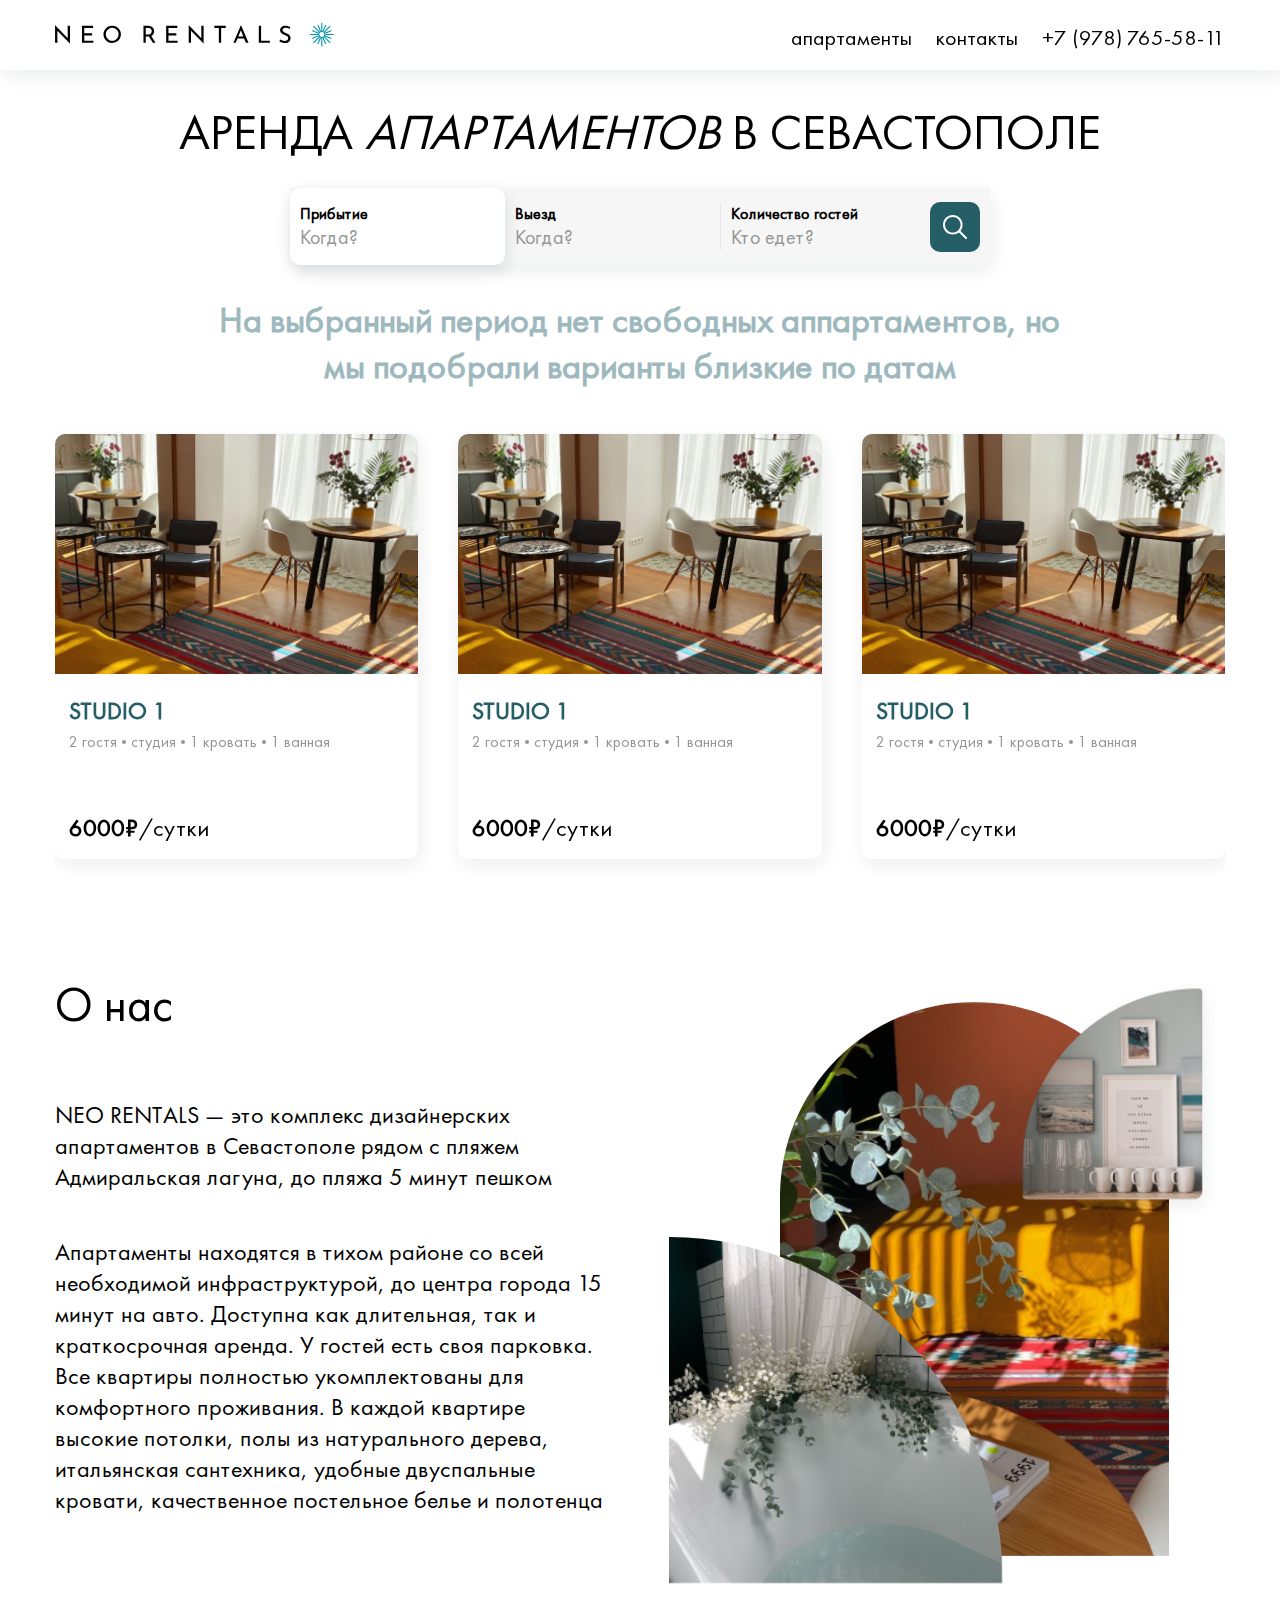
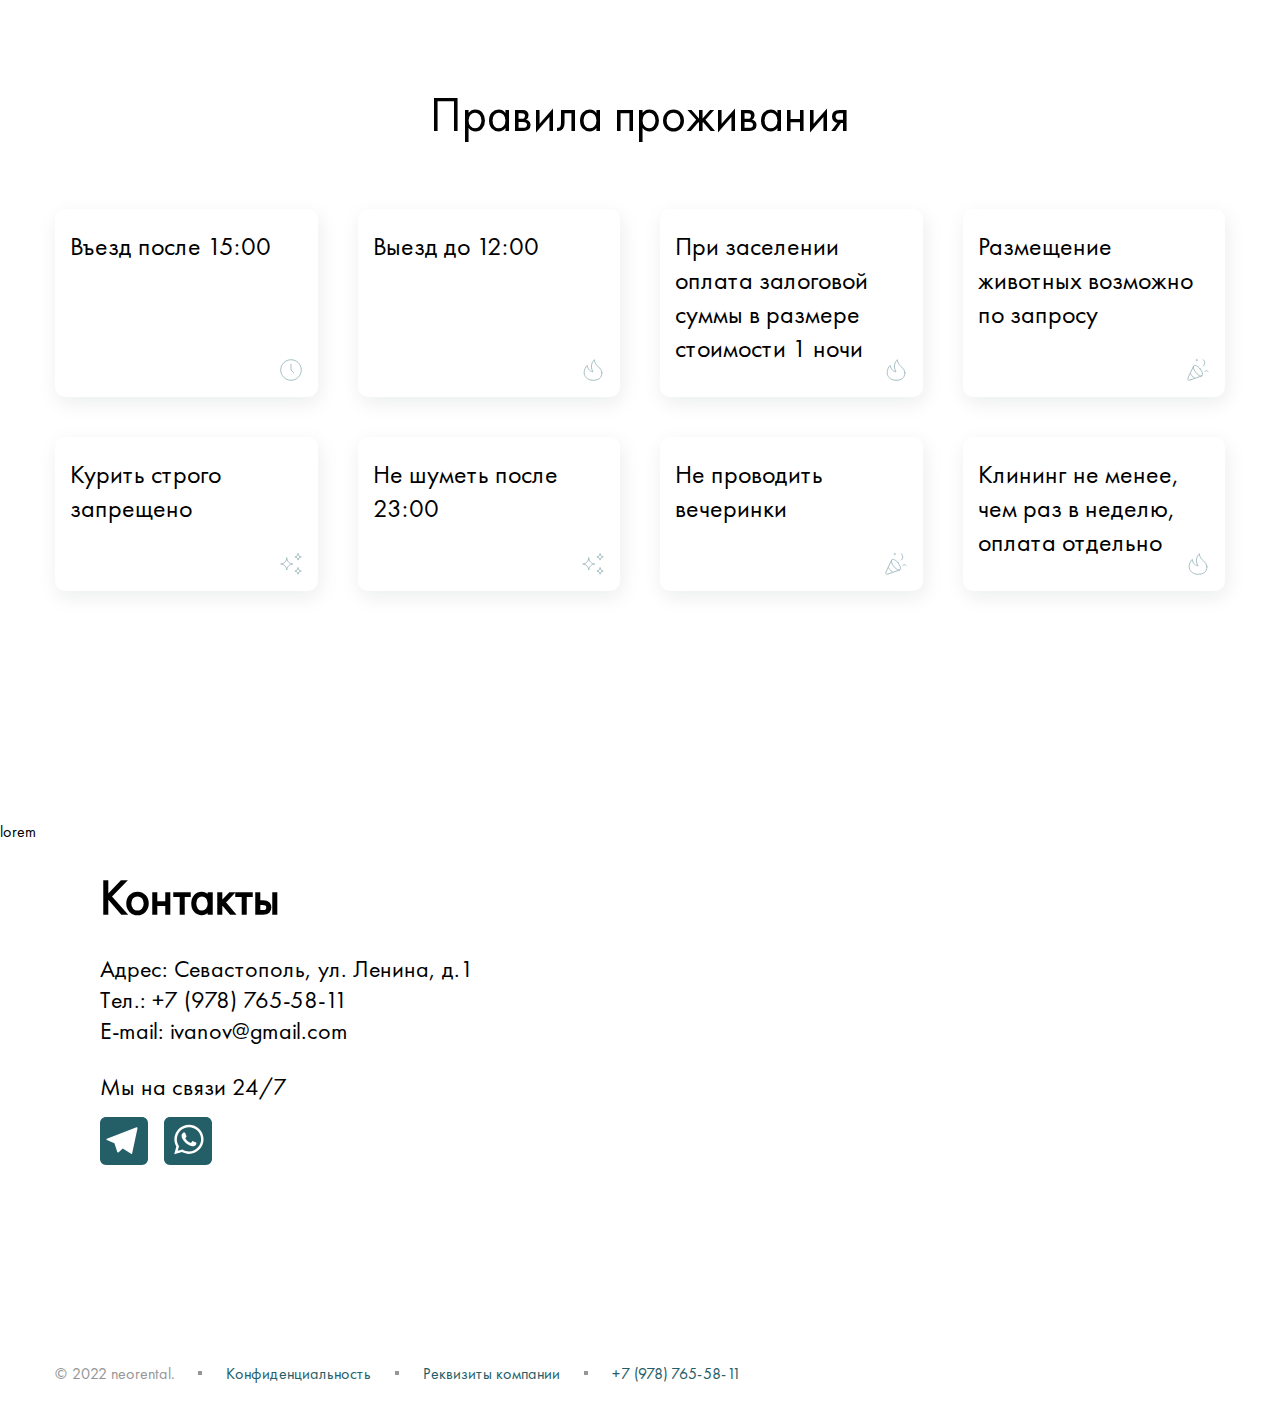
==== index.html @ 1ec7c815 "card6" ====
<!DOCTYPE html>
<html lang="rus">
<head>
    <meta charset="UTF-8">
    <meta http-equiv="X-UA-Compatible" content="IE=edge">
    <meta name="viewport" content="width=device-width, initial-scale=1.0">
    <link rel="stylesheet" href="./styles.css">
    <link
        rel="stylesheet"
        href="https://unpkg.com/swiper@8/swiper-bundle.min.css"
    />
    <title>Document</title>
</head>
<body>
    <div class="cover "></div>
    <header>
        <div class="container">
            <div class="header__inner">
                <a href="./index.html">
                    <img src="./media/logo.svg" alt="logo">
                </a>
                <nav class="header__navbar large" id="navbar">
                    <ul class="header__navlist">
                        <li class="header__navitem">
                            <a href="#appart">
                                апартаменты 
                            </a>
                        </li>
                        <li class="header__navitem">
                            <a href="#contacts">
                                контакты
                            </a>
                        </li>
                        <li class="header__navitem">
                            <a href="#">
                                +7 (978) 765-58-11
                            </a>
                        </li>
                    </ul>
                </nav>
                <div class="small">
                    <div class="header__toggler toggler" target="navbar">
                        <div class="active">
                            <img src="./media/cross.svg" alt="">
                        </div>
                        <div class="disactive">
                            <i class="line"></i>
                            <i class="line"></i>
                            <i class="line"></i>
                        </div>
                    </div>
                </div>
            </div>
        </div>
    </header>
    <main>
        <section class="search" id="appart">
            <div class="container">
                <h1 class="search__title">
                    Аренда <i>Апартаментов</i>
                     в севастополе
                </h1>
                <form class="search__form">
                    <div class="search__fields">
                        <div class="search__input active">
                            <div class="search__field popup__toggler" target="date">
                                <p>
                                    Прибытие
                                </p>
                                <input type="hidden">
                                <p class="search__under">Когда?</p>
                            </div>
                        </div>
                        <div class="search__input">
                            <div class="search__field popup__toggler" target="date">
                                <p>
                                    Выезд
                                </p>
                                <input type="hidden">
                                <p class="search__under">Когда?</p>
                            </div>
                            
                        </div>
                        <div class="search__input">
                            <div class="search__field popup__toggler" target="amount">
                                <p>
                                    Количество гостей
                                </p>
                                <input type="hidden">
                                <p class="search__under">Кто едет?</p>
                            </div>
                            <button type="submit">
                                <img src="./media/search.svg" alt="search">
                            </button>
                        </div>
                    </div>
                    <div class="popup hidden" id="date">
                        <img src="./media/back.svg" alt="" class="popup__closer small">
                        
                        <div class="popup__switcher">
                            <div class="popup__switch active" target="calendar" name="inner">
                                Календарь
                            </div>
                            <div class="popup__switch" target="flex" name="inner">
                                Гибкие даты
                            </div>
                        </div>
                        <div class="popup__inner" id="calendar">
                            
                            <div class="large">
                                <div class="calendar">
                                    <div class="calendar__month">
                                        <div class="calendar__head">
                                            <img src="media/Union.svg" alt="" class="calendar__prev">
                                            март 2020
                                        </div>
                                        <div class="calendar__content">
                                                <ul class="calendar__week">
                                                    <li>пн</li>
                                                    <li>вт</li>
                                                    <li>ср</li>
                                                    <li>чт</li>
                                                    <li>пт</li>
                                                    <li>сб</li>
                                                    <li>вс</li>
                                                </ul>
                                            <ul class="calendar__list">
                                                <li>1
                                                    <span class="calendar__under">
                                                        6000
                                                    </span>
                                                </li>
                                                <li>2
                                                    <span class="calendar__under">
                                                        6000
                                                    </span>
                                                </li>
                                                <li>3
                                                    <span class="calendar__under">
                                                        6000
                                                    </span>
                                                </li>
                                                <li>4
                                                    <span class="calendar__under">
                                                        6000
                                                    </span>
                                                </li>
                                                <li>5
                                                    <span class="calendar__under">
                                                        6000
                                                    </span>
                                                </li>
                                                <li>6
                                                    <span class="calendar__under">
                                                        6000
                                                    </span>
                                                </li>
                                                <li disabled>7
                                                </li>
                                                <li>8
                                                    <span class="calendar__under">
                                                        6000
                                                    </span>
                                                </li>
                                                <li>9
                                                    <span class="calendar__under">
                                                        6000
                                                    </span>
                                                </li>
                                                <li>10 <span class="calendar__under">
                                                        6000
                                                    </span></li>
                                                <li>11 <span class="calendar__under">
                                                        6000
                                                    </span></li>
                                                <li>12 <span class="calendar__under">
                                                        6000
                                                    </span></li>
                                                <li>13 <span class="calendar__under">
                                                        6000
                                                    </span></li>
                                                <li>14 <span class="calendar__under">
                                                        6000
                                                    </span></li>
                                                <li>15 <span class="calendar__under">
                                                        6000
                                                    </span></li>
                                                <li>16 <span class="calendar__under">
                                                        6000
                                                    </span></li>
                                                <li>17 <span class="calendar__under">
                                                        6000
                                                    </span></li>
                                                <li>18 <span class="calendar__under">
                                                        6000
                                                    </span></li>
                                                <li>19 <span class="calendar__under">
                                                        6000
                                                    </span></li>
                                                <li>20 <span class="calendar__under">
                                                        6000
                                                    </span></li>
                                                <li>21 <span class="calendar__under">
                                                        6000
                                                    </span></li>
                                                <li>22 <span class="calendar__under">
                                                        6000
                                                    </span></li>
                                                <li>23 <span class="calendar__under">
                                                        6000
                                                    </span></li>
                                                <li>24 <span class="calendar__under">
                                                        6000
                                                    </span></li>
                                                <li>25 <span class="calendar__under">
                                                        6000
                                                    </span></li>
                                                <li>26 <span class="calendar__under">
                                                        6000
                                                    </span></li>
                                                <li>27 <span class="calendar__under">
                                                        6000
                                                    </span></li>
                                                <li>28 <span class="calendar__under">
                                                        6000
                                                    </span></li>
                                                <li>29 <span class="calendar__under">
                                                        6000
                                                    </span></li>
                                                <li>30 <span class="calendar__under">
                                                        6000
                                                    </span></li>
                                                <li>31 <span class="calendar__under">
                                                        6000
                                                    </span></li>
                                            </ul>
                                        </div>
                                    </div>
                                    <div class="calendar__month">
                                        <div class="calendar__head">
                                            март 2020
                                            <img src="media/Union-1.svg" alt="" class="calendar__next">
                                        </div>
                                        <div class="calendar__content">
                                                <ul class="calendar__week">
                                                    <li>пн</li>
                                                    <li>вт</li>
                                                    <li>ср</li>
                                                    <li>чт</li>
                                                    <li>пт</li>
                                                    <li>сб</li>
                                                    <li>вс</li>
                                                </ul>
                                            <ul class="calendar__list">
                                                <li>1
                                                    <span class="calendar__under">
                                                        6000
                                                    </span>
                                                </li>
                                                <li>2
                                                    <span class="calendar__under">
                                                        6000
                                                    </span>
                                                </li>
                                                <li>3
                                                    <span class="calendar__under">
                                                        6000
                                                    </span>
                                                </li>
                                                <li>4
                                                    <span class="calendar__under">
                                                        6000
                                                    </span>
                                                </li>
                                                <li>5
                                                    <span class="calendar__under">
                                                        6000
                                                    </span>
                                                </li>
                                                <li>6
                                                    <span class="calendar__under">
                                                        6000
                                                    </span>
                                                </li>
                                                <li>7
                                                    <span class="calendar__under">
                                                        6000
                                                    </span>
                                                </li>
                                                <li>8
                                                    <span class="calendar__under">
                                                        6000
                                                    </span>
                                                </li>
                                                <li>9
                                                    <span class="calendar__under">
                                                        6000
                                                    </span>
                                                </li>
                                                <li>10 <span class="calendar__under">
                                                        6000
                                                    </span></li>
                                                <li>11 <span class="calendar__under">
                                                        6000
                                                    </span></li>
                                                <li>12 <span class="calendar__under">
                                                        6000
                                                    </span></li>
                                                <li>13 <span class="calendar__under">
                                                        6000
                                                    </span></li>
                                                <li>14 <span class="calendar__under">
                                                        6000
                                                    </span></li>
                                                <li>15 <span class="calendar__under">
                                                        6000
                                                    </span></li>
                                                <li>16 <span class="calendar__under">
                                                        6000
                                                    </span></li>
                                                <li class="selected">17 <span class="calendar__under">
                                                        6000
                                                    </span></li>
                                                <li>18 <span class="calendar__under">
                                                        6000
                                                    </span></li>
                                                <li class="begin">19 <span class="calendar__under">
                                                        6000
                                                    </span></li>
                                                <li class="between">20 <span class="calendar__under">
                                                        6000
                                                    </span></li>
                                                <li class="between">21 <span class="calendar__under">
                                                        6000
                                                    </span></li>
                                                <li class="end">22 <span class="calendar__under">
                                                        6000
                                                    </span></li>
                                                <li>23 <span class="calendar__under">
                                                        6000
                                                    </span></li>
                                                <li>24 <span class="calendar__under">
                                                        6000
                                                    </span></li>
                                                <li>25 <span class="calendar__under">
                                                        6000
                                                    </span></li>
                                                <li>26 <span class="calendar__under">
                                                        6000
                                                    </span></li>
                                                <li>27 <span class="calendar__under">
                                                        6000
                                                    </span></li>
                                                <li>28 <span class="calendar__under">
                                                        6000
                                                    </span></li>
                                                <li>29 <span class="calendar__under">
                                                        6000
                                                    </span></li>
                                                <li>30 <span class="calendar__under">
                                                        6000
                                                    </span></li>
                                                <li>31 <span class="calendar__under">
                                                        6000
                                                    </span></li>
                                            </ul>
                                        </div>
                                    </div>
                                </div>
                                <div class="category__list">
                                    <li class="active">± 1 день</li>
                                    <li>± 3 дня</li>
                                    <li>± 5 дней</li>
                                </div>
                            </div>
                            <div class="calendar">
                                <div class="small">
                                    <ul class="calendar__week--underlined">
                                        <li>пн</li>
                                        <li>вт</li>
                                        <li>ср</li>
                                        <li>чт</li>
                                        <li>пт</li>
                                        <li>сб</li>
                                        <li>вс</li>
                                    </ul>
                                </div>
                                <div class="swiper--calendar small">
                                    <div class="swiper-wrapper">
                                        <div class="swiper-slide">
                                            <div class="calendar__head">
                                                март 2020
                                            </div>
                                            <div class="calendar__content">
                                                <ul class="calendar__list">
                                                    <li>1
                                                        <span class="calendar__under">
                                                            6000
                                                        </span>
                                                    </li>
                                                    <li>2
                                                        <span class="calendar__under">
                                                            6000
                                                        </span>
                                                    </li>
                                                    <li>3
                                                        <span class="calendar__under">
                                                            6000
                                                        </span>
                                                    </li>
                                                    <li>4
                                                        <span class="calendar__under">
                                                            6000
                                                        </span>
                                                    </li>
                                                    <li>5
                                                        <span class="calendar__under">
                                                            6000
                                                        </span>
                                                    </li>
                                                    <li>6
                                                        <span class="calendar__under">
                                                            6000
                                                        </span>
                                                    </li>
                                                    <li>7
                                                        <span class="calendar__under">
                                                            6000
                                                        </span>
                                                    </li>
                                                    <li>8
                                                        <span class="calendar__under">
                                                            6000
                                                        </span>
                                                    </li>
                                                    <li>9
                                                        <span class="calendar__under">
                                                            6000
                                                        </span>
                                                    </li>
                                                    <li>10 <span class="calendar__under">
                                                            6000
                                                        </span></li>
                                                    <li>11 <span class="calendar__under">
                                                            6000
                                                        </span></li>
                                                    <li>12 <span class="calendar__under">
                                                            6000
                                                        </span></li>
                                                    <li>13 <span class="calendar__under">
                                                            6000
                                                        </span></li>
                                                    <li>14 <span class="calendar__under">
                                                            6000
                                                        </span></li>
                                                    <li>15 <span class="calendar__under">
                                                            6000
                                                        </span></li>
                                                    <li>16 <span class="calendar__under">
                                                            6000
                                                        </span></li>
                                                    <li class="selected">17 <span class="calendar__under">
                                                            6000
                                                        </span></li>
                                                    <li>18 <span class="calendar__under">
                                                            6000
                                                        </span></li>
                                                    <li class="begin">19 <span class="calendar__under">
                                                            6000
                                                        </span></li>
                                                    <li class="between">20 <span class="calendar__under">
                                                            6000
                                                        </span></li>
                                                    <li class="between">21 <span class="calendar__under">
                                                            6000
                                                        </span></li>
                                                    <li class="end">22 <span class="calendar__under">
                                                            6000
                                                        </span></li>
                                                    <li>23 <span class="calendar__under">
                                                            6000
                                                        </span></li>
                                                    <li>24 <span class="calendar__under">
                                                            6000
                                                        </span></li>
                                                    <li>25 <span class="calendar__under">
                                                            6000
                                                        </span></li>
                                                    <li>26 <span class="calendar__under">
                                                            6000
                                                        </span></li>
                                                    <li>27 <span class="calendar__under">
                                                            6000
                                                        </span></li>
                                                    <li>28 <span class="calendar__under">
                                                            6000
                                                        </span></li>
                                                    <li>29 <span class="calendar__under">
                                                            6000
                                                        </span></li>
                                                    <li>30 <span class="calendar__under">
                                                            6000
                                                        </span></li>
                                                    <li>31 <span class="calendar__under">
                                                            6000
                                                        </span></li>
                                                </ul>
                                            </div>
                                        </div>
                                        <div class="swiper-slide">
                                            <div class="calendar__head">
                                                март 2020
                                            </div>
                                            <div class="calendar__content">
                                                <ul class="calendar__list">
                                                    <li>1
                                                        <span class="calendar__under">
                                                            6000
                                                        </span>
                                                    </li>
                                                    <li>2
                                                        <span class="calendar__under">
                                                            6000
                                                        </span>
                                                    </li>
                                                    <li>3
                                                        <span class="calendar__under">
                                                            6000
                                                        </span>
                                                    </li>
                                                    <li>4
                                                        <span class="calendar__under">
                                                            6000
                                                        </span>
                                                    </li>
                                                    <li>5
                                                        <span class="calendar__under">
                                                            6000
                                                        </span>
                                                    </li>
                                                    <li>6
                                                        <span class="calendar__under">
                                                            6000
                                                        </span>
                                                    </li>
                                                    <li>7
                                                        <span class="calendar__under">
                                                            6000
                                                        </span>
                                                    </li>
                                                    <li>8
                                                        <span class="calendar__under">
                                                            6000
                                                        </span>
                                                    </li>
                                                    <li>9
                                                        <span class="calendar__under">
                                                            6000
                                                        </span>
                                                    </li>
                                                    <li>10 <span class="calendar__under">
                                                            6000
                                                        </span></li>
                                                    <li>11 <span class="calendar__under">
                                                            6000
                                                        </span></li>
                                                    <li>12 <span class="calendar__under">
                                                            6000
                                                        </span></li>
                                                    <li>13 <span class="calendar__under">
                                                            6000
                                                        </span></li>
                                                    <li>14 <span class="calendar__under">
                                                            6000
                                                        </span></li>
                                                    <li>15 <span class="calendar__under">
                                                            6000
                                                        </span></li>
                                                    <li>16 <span class="calendar__under">
                                                            6000
                                                        </span></li>
                                                    <li class="selected">17 <span class="calendar__under">
                                                            6000
                                                        </span></li>
                                                    <li>18 <span class="calendar__under">
                                                            6000
                                                        </span></li>
                                                    <li class="begin">19 <span class="calendar__under">
                                                            6000
                                                        </span></li>
                                                    <li class="between">20 <span class="calendar__under">
                                                            6000
                                                        </span></li>
                                                    <li class="between">21 <span class="calendar__under">
                                                            6000
                                                        </span></li>
                                                    <li class="end">22 <span class="calendar__under">
                                                            6000
                                                        </span></li>
                                                    <li>23 <span class="calendar__under">
                                                            6000
                                                        </span></li>
                                                    <li>24 <span class="calendar__under">
                                                            6000
                                                        </span></li>
                                                    <li>25 <span class="calendar__under">
                                                            6000
                                                        </span></li>
                                                    <li>26 <span class="calendar__under">
                                                            6000
                                                        </span></li>
                                                    <li>27 <span class="calendar__under">
                                                            6000
                                                        </span></li>
                                                    <li>28 <span class="calendar__under">
                                                            6000
                                                        </span></li>
                                                    <li>29 <span class="calendar__under">
                                                            6000
                                                        </span></li>
                                                    <li>30 <span class="calendar__under">
                                                            6000
                                                        </span></li>
                                                    <li>31 <span class="calendar__under">
                                                            6000
                                                    </span>
                                                    </li>
                                                </ul>
                                            </div>
                                        </div>
                                    </div>
                            </div>
                            </div>
                            <ul class="category__list small">
                                <div class="swiper--category">
                                    <div class="swiper-wrapper">
                                        <div class="swiper-slide">
                                            <li class="active">± 1 день</li>
                                        </div>
                                        <div class="swiper-slide">
                                            <li>± 3 дня</li>
                                        </div>
                                        <div class="swiper-slide">
                                            <li>± 5 дней</li>
                                        </div>
                                    </div>
                                </div>
                            </ul>
                        </div>
                        <div class="popup__inner hidden" id="flex">
                            <div class="popup__section">
                                <h2 class="popup__title--start">
                                    На какой срок вы ищите жилье?
                                </h2>
                                        <div class="swiper--category">
                                            <div class="swiper-wrapper">
                                                <div class="swiper-slide category__item active">
                                                        ± 1 день
                                                </div>
                                                <div class="swiper-slide category__item">
                                                    ± 3 дня
                                                </div>
                                                <div class="swiper-slide category__item">
                                                    ± 5 дней
                                                </div>
                                            </div>
                                        </div>
                            </div>
                            <div class="popup__section">
                                <h2 class="popup__title--start">
                                    Когда вы едете?
                                </h2>
                                    <div class="swiper__container">
                                        <div class="swiper--nav-category">
                                            <div class="swiper-wrapper">
                                                <div class="swiper-slide category__item--expand active">
                                                    <h3 class="category__main">Март</h3>
                                                    <p class="category__under">2022</p>
                                                </div>
                                                <div class="swiper-slide category__item--expand">
                                                    <h3 class="category__main">Март</h3>
                                                    <p class="category__under">2022</p>
                                                </div>
                                                <div class="swiper-slide category__item--expand">
                                                    <h3 class="category__main">Март</h3>
                                                    <p class="category__under">2022</p>
                                                </div>
                                                <div class="swiper-slide category__item--expand">
                                                    <h3 class="category__main">Март</h3>
                                                    <p class="category__under">2022</p>
                                                </div>
                                                <div class="swiper-slide category__item--expand">
                                                    <h3 class="category__main">Март</h3>
                                                    <p class="category__under">2022</p>
                                                </div>
                                                <div class="swiper-slide category__item--expand">
                                                    <h3 class="category__main">Март</h3>
                                                    <p class="category__under">2022</p>
                                                </div>
                                            </div>
                                            
                                        </div>
                                        <img src="./media/forward.svg" alt="" class="category__right large">
                                    </div>
                                    
                            </div>
                        </div>
                        <div class="small">
                            <div class="popup__controll">
                                <a href="#">
                                    Пропустить
                                </a>
                                <button>
                                    Далее
                                </button>
                            </div>
                        </div>
                    </div>
                    <div class="popup--right hidden" id="amount">
                        <img src="./media/back.svg" alt="" class="popup__closer small">
                        
                        <h2 class="popup__head small">
                            Какие даты вам нужны?
                            <span class="title__under">
                                Гибкие даты
                            </span>
                        </h2>
                        <div class="amount__container">
                            <div class="amount__field">
                                <div class="amount__category">
                                    <h3 class="category__main">Взрослые</h3>
                                    <p class="category__under">
                                        От 13 лет
                                    </p>
                                </div>
                                <div class="amount__counter">
                                    <span class="amount__changer">
                                        <i>-</i>
                                    </span>
                                    <input type="text" readonly value="1">
                                    <span class="amount__changer">
                                        <i>+</i>
                                    </span>
                                </div>
                            </div>
                            <div class="amount__field">
                                <div class="amount__category">
                                    <h3 class="category__main">Взрослые</h3>
                                    <p class="category__under">
                                        От 13 лет
                                    </p>
                                </div>
                                <div class="amount__counter">
                                    <span class="amount__changer">
                                        <i>-</i>
                                    </span>
                                    <input type="text" readonly value="1">
                                    <span class="amount__changer">
                                        <i>+</i>
                                    </span>
                                </div>
                            </div>
                            <div class="amount__field">
                                <div class="amount__category">
                                    <h3 class="category__main">Взрослые</h3>
                                    <p class="category__under">
                                        От 13 лет
                                    </p>
                                </div>
                                <div class="amount__counter">
                                    <span class="amount__changer disabled">
                                        <i>-</i>
                                    </span>
                                    <input type="text" readonly value="1">
                                    <span class="amount__changer">
                                        <i>+</i>
                                    </span>
                                </div>
                            </div>
                        </div>
                        <div class="small">
                            <div class="popup__controll">
                                <a href="#">
                                    Пропустить
                                </a>
                                <button>
                                    Далее
                                </button>
                            </div>
                        </div>
                    </div>
                </form>
                <h2 class="search__empty">
                    На выбранный период нет свободных аппартаментов, 
                    но мы подобрали варианты близкие по датам
                </h2>
                </div>
                <div class="container--adapt">
                    <div class="swiper">
                        <div class="swiper-wrapper">
                            <div class="swiper-slide">
                                <div class="card">
                                    <a href="./info-page.html">
                                        <img src="./media/imge-1.jpg" alt="studio1">
                                    </a>
                                    <div class="card__desriprtion">
                                        <h2 class="card__name">
                                            Studio 1
                                        </h2>
                                        <ul class="card__list">
                                            <li>2 гостя</li>
                                            <li>студия</li>
                                            <li>1 кровать</li>
                                            <li>1 ванная</li>
                                        </ul>
                                        <p class="card__price">
                                            <b>6000₽</b>/сутки
                                        </p>
                                    </div>
                                </div>
                            </div>
                            <div class="swiper-slide">
                                <div class="card">
                                    <a href="./info-page.html">
                                        <img src="./media/imge-1.jpg" alt="studio1">
                                    </a>
                                    <div class="card__desriprtion">
                                        <h2 class="card__name">
                                            Studio 1
                                        </h2>
                                        <ul class="card__list">
                                            <li>2 гостя</li>
                                            <li>студия</li>
                                            <li>1 кровать</li>
                                            <li>1 ванная</li>
                                        </ul>
                                        <p class="card__price">
                                            <b>6000₽</b>/сутки
                                        </p>
                                    </div>
                                </div>
                            </div>
                            <div class="swiper-slide">
                                <div class="card">
                                    <a href="./info-page.html">
                                        <img src="./media/imge-1.jpg" alt="studio1">
                                    </a>
                                    <div class="card__desriprtion">
                                        <h2 class="card__name">
                                            Studio 1
                                        </h2>
                                        <ul class="card__list">
                                            <li>2 гостя</li>
                                            <li>студия</li>
                                            <li>1 кровать</li>
                                            <li>1 ванная</li>
                                        </ul>
                                        <p class="card__price">
                                            <b>6000₽</b>/сутки
                                        </p>
                                    </div>
                            </div>
                            </div>
                                    <div class="swiper-slide">
                                        <div class="card">
                                            <a href="./info-page.html">
                                                <img src="./media/imge-1.jpg" alt="studio1">
                                            </a>
                                <div class="card__desriprtion">
                                    <h2 class="card__name">
                                        Studio 1
                                    </h2>
                                    <ul class="card__list">
                                        <li>2 гостя</li>
                                        <li>студия</li>
                                        <li>1 кровать</li>
                                        <li>1 ванная</li>
                                    </ul>
                                    <p class="card__price">
                                        <b>6000₽</b>/сутки
                                    </p>
                                </div>
                            </div>
                          </div>
                      </div>
                </div>
                </div>
                
            </div>
        </section>
        <section class="about">
            <div class="container">
                <div class="about__inner">
                    <div class="about__info">
                        <h2 class="about__title">
                            О нас
                        </h2>
                        <p class="about__description">
                            NEO RENTALS — это комплекс дизайнерских апартаментов в Севастополе рядом с пляжем Адмиральская лагуна, до пляжа 5 минут пешком
                        </p>
                        <p class="about__description">
                            Апартаменты находятся в тихом районе со всей необходимой инфраструктурой, до центра города       15 минут на авто. Доступна как длительная,                   так и краткосрочная аренда. У гостей есть своя парковка. Все квартиры полностью укомплектованы     для комфортного проживания. В каждой квартире высокие потолки, полы из натурального дерева, итальянская сантехника, удобные двуспальные кровати, качественное постельное белье и полотенца
                        </p>
                    </div>
                    <div class="about-gallery">
                        <img src="./media/top-img.png" alt="top-image" class="about__image--top">
                        <img src="./media/main-img.png" alt="main-image" class="about__image--main">
                        <img src="./media/foot-img.png" alt="foot-image" class="about__image--bottom">
                    </div>
                </div>
            </div>
        </section>
        <section class="rules">
            <div class="container">
                <h2 class="rules__title">
                    Правила проживания
                </h2>
                <div class="swiper small">
                    <div class="swiper-wrapper">
                        <div class="swiper-slide rules__item">
                                <p>
                                    Въезд после 15:00
                                </p>
                                <img src="./media/clock.svg" alt="">
            
                        </div>
                        <div class="swiper-slide rules__item">

                                <p>
                                    Выезд до 12:00
                                </p>
                                <img src="./media/clock.svg" alt="">
                
                        </div>
                        <div class="swiper-slide rules__item">

                                <p>
                                    При заселении оплата залоговой суммы в размере стоимости 1 ночи
                                </p>
                                <img src="./media/clock.svg" alt="">
          
                        </div>
                        <div class="swiper-slide rules__item">

                                <p>
                                    Размещение животных возможно по запросу
                                </p>
                                <img src="./media/clock.svg" alt="">
      
                        </div>
                        <div class="swiper-slide rules__item">
    
                                <p>
                                    Курить строго запрещено
                                </p>
                                <img src="./media/clock.svg" alt="">
       
                        </div>
                        <div class="swiper-slide rules__item">
                                <p>
                                    Не шуметь после 23:00
                                </p>
                                <img src="./media/clock.svg" alt="">
                        </div>
                        <div class="swiper-slide rules__item">

                                <p>
                                    Не проводить вечеринки
                                </p>
                                <img src="./media/clock.svg" alt="">

                        </div>
                        <div class="swiper-slide rules__item">
                          
                                <p>
                                    Клининг не менее, чем раз в неделю, оплата отдельно
                                </p>
                                <img src="./media/clock.svg" alt="">
                        </div>
                    </div>
                </div>
                <div class="large">
                    <div class="rules__inner">
                        <div class="rules__item">
                            <p>
                                Въезд после 15:00
                            </p>
                            <img src="./media/clock.svg" alt="">
                        </div>
                        <div class="rules__item">
                            <p>
                                Выезд до 12:00
                            </p>
                            <img src="./media/fire.svg" alt="">
                        </div>
                        <div class="rules__item">
                            <p>
                                При заселении оплата залоговой суммы в размере стоимости 1 ночи
                            </p>
                            <img src="./media/fire.svg" alt="">
                        </div>
                        <div class="rules__item">
                            <p>
                                Размещение животных возможно по запросу
                            </p>
                            <img src="./media/party.svg" alt="">
                        </div>
                        <div class="rules__item">
                            <p>
                                Курить строго запрещено
                            </p>
                            <img src="./media/sparkles-2.svg" alt="">
                        </div>
                        <div class="rules__item">
                            <p>
                                Не шуметь после 23:00
                            </p>
                            <img src="./media/sparkles-2.svg" alt="">
                        </div>
                        <div class="rules__item">
                            <p>
                                Не проводить вечеринки
                            </p>
                            <img src="./media/party.svg" alt="">
                        </div>
                        <div class="rules__item">
                            <p>
                                Клининг не менее, чем раз в неделю, оплата отдельно
                            </p>
                            <img src="./media/fire.svg" alt="">
                        </div>
                    </div>
                </div>
            </div>
        </section>
    </main>
    <footer>
        <div class="container small"  id="contacts">
            <div class="contact">
                <h2 class="contact__title">
                    Контакты
                </h2>
                <div class="contact__description">
                    <p>Адрес: Севастополь, ул. Ленина, д.1</p>
                    <p>Тел.: +7 (978) 765-58-11</p>
                    <p>E-mail: ivanov@gmail.com</p>
                </div>
                <div class="contact__messagers">
                    <h3 class="contact__subtitle">
                        Мы на связи 24/7
                    </h3>
                    <ul class="contact__list">
                        <li>
                            <img src="./media/telegram.svg" alt="">
                        </li>
                        <li>
                            <img src="./media/viber.svg" alt="">
                        </li>
                    </ul>
                </div>
            </div>
        </div>
        <div class="footer__main">
            <p>lorem</p>
            <div class="container large" id="contacts">
                <div class="contact">
                    <h2 class="contact__title">
                        Контакты
                    </h2>
                    <div class="contact__description">
                        <p>Адрес: Севастополь, ул. Ленина, д.1</p>
                        <p>Тел.: +7 (978) 765-58-11</p>
                        <p>E-mail: ivanov@gmail.com</p>
                    </div>
                    <div class="contact__messagers">
                        <h3 class="contact__subtitle">
                            Мы на связи 24/7
                        </h3>
                        <ul class="contact__list">
                            <li>
                                <img src="./media/telegram.svg" alt="">
                            </li>
                            <li>
                                <img src="./media/viber.svg" alt="">
                            </li>
                        </ul>
                    </div>
                </div>
            </div>
        </div>
        <div class="footer__underline">
            <div class="container">
                <ul class="footer__info">
                    <li>
                        © 2022 neorental.
                    </li>
                    <li>
                        <a href="#">
                            Конфиденциальность
                        </a>
                    </li>
                    <li>
                        <a href="#">Реквизиты компании</a>
                        
                    </li>
                    <li><a href="#">+7 (978) 765-58-11</a>
                    </li>
                </ul>
            </div>
        </div>
    </footer>
    <script src="https://unpkg.com/swiper@8/swiper-bundle.min.js"></script>
    <script src="./expander.js"></script>
    <script src="./script.js"></script>
</body>
</html>
---- styles.css ----
:root {
    --size-index: min(calc(1vw + 1vh), 20px);
    --background: #FFF;
    --disactive:#F6F6F6;
    --background-dark: #EBEBEB;
    --text-secondary: #969696;
    --font-main: #000;
    --paper: #FFF;
    --border: #E5E5E5;
    --secondary: #255E67;
    --other: #505050;
    --sale: #245E67;
    --description: #3C3C3C;
    --lightblue: #A4BABE;
    --marked:rgba(37, 94, 103, 0.07);
    --gray: #717171;
    --empty: #9EB9BD;
    --border-light:#F2F2F2; 
}

@font-face {
    font-family: 'Futura PT Book';
    src: url('./fonts/FuturaPT-Book.eot');
    src: url('FuturaPT-Book.ttf') format('embedded-opentype'),
    url('./fonts/FuturaPT-Book.woff') format('woff'),
    url('./fonts/FuturaPT-Book.ttf') format('truetype');
    font-weight: lighter;
    font-style: normal;
}

* {
    margin: 0;
    padding: 0;
    border: 0;
    box-sizing: border-box;
    font-family: 'Futura PT Book';
    font-size: calc(0.8 * var(--size-index));
    object-fit: cover;
}

body {
    background-color: var(--paper);
    min-height: 100vh;
    display: flex;
    flex-direction: column;
}

header {
    background-color: var(--background);
    box-shadow: 2px 6px 20px rgba(12, 27, 41, 0.08);
    position: fixed;
    top: 0;
    left: 0;
    width: 100%;
    z-index: 5;
}

footer {
    margin-top: auto;
}

main {
    margin-top: 100px;
}

h2 {
    font-size: calc(2.41 * var(--size-index));
}

h3 {
    font-size: calc(1.5 * var(--size-index));
}

a {
    text-decoration: none;
    color: var(--secondary);
}

input:focus {
    outline: none;
}

.swiper-slide.rules__item {
    height: unset;
}

.cover {
    position: fixed;
    top: 0;
    height: 0;
    z-index: 4;
    background-color: var(--font-main);
    opacity: 0.6;
    height: 100vh;
    width: 100vw;
    display: none;
}

.container, .container--adapt {
    width: 100%;
    max-width: 1200px;
    padding: 0 15px;
    margin: 0 auto;
}

.header__inner {
    padding: 10px 0;
    min-height: 70px;
    display: flex;
    align-items: center;
    justify-content: space-between;
}

.header__toggler{
    width: calc(2 * var(--size-index));
    height: calc(1 * var(--size-index));
}

.header__toggler.active {
    width: calc(1.5 * var(--size-index));
    height: calc(1.5 * var(--size-index));
}

.header__toggler.active img {
    width: calc(1.5 * var(--size-index));
    height: calc(1.5 * var(--size-index));
}

.header__toggler .disactive {
    height: 100%;
    flex-direction: column;
    justify-content: space-between;
}



.toggler {
    cursor: pointer;
}

.toggler.active .active, .toggler .disactive{
    display: flex;
}

.toggler.active .disactive, .toggler .active{
    display: none;
}

.line {
    display: block;
    height: 3px;
    width: 100%;
    background-color: var(--font-main);
}

.header__inner img {
    width: calc(14 * var(--size-index));
    object-fit: fill;
}

.header__inner a {
    transform: translate(0, 2px);
}

.header__navlist {
    list-style: none;
    display: grid;
    grid-template-columns: repeat(3, fit-content(1px));
    gap: calc(1.2 * var(--size-index));
}

.header__navbar {
    width: fit-content;
}

.header__navitem {
    cursor: pointer;
}

.header__navitem a {
    text-decoration: none;
    width: max-content;
    display: block;
    font-size: calc(1.1 * var(--size-index));
    color: var(--font-main);
}

.search__title, .search__title * {
    font-weight: lighter;
    margin: 0 0 24px;
    text-align: center;
    font-size: calc(2.5 * var(--size-index));
    text-transform: uppercase;
}

.search__form {
    position: relative;
    height: fit-content;
    display: flex;
    margin: 0 auto;
    width: calc(35 * var(--size-index));
    border-radius: calc(0.5 * var(--size-index));
    box-shadow: 2px 6px 20px rgba(12, 27, 41, 0.08);
}

.search__empty {
    font-size: calc(1.8 * var(--size-index));
    color: var(--empty);
    text-align: center;
    max-width: 75%;
    margin: 32px auto 0;
}

.search__field {
    position: relative;
    padding: 0 10px;
    width: 100%;
}

.search__field input {
    width: 100%;
}

.search__fields {
    background-color: var(--disactive);
    width: 100%;
    display: grid;
    grid-template-columns: 4fr 4fr 5fr;
}

.search__input:nth-child(-n+2) .search__field{
    border-right: 1px solid var(--border)
}

.search__input  {
    padding: 15px 0;
    border-radius: calc(0.5 * var(--size-index));
}

.search__input.active {
    background-color: var(--background);
    box-shadow: 2px 6px 15px rgba(12, 27, 41, 0.1);
}

.search__input.active .search__field {
    border: 0;
}

.search__input .search__under {
    font-size: calc(1 * var(--size-index));
    color: var(--text-secondary);
    font-weight: lighter;
    width: 100%;
}

.search__input p {
    font-weight: bold;
    font-size: calc(0.8 * var(--size-index));
}

.search__input:last-child {
    display: flex;
    position: relative;
    justify-content: space-between;
    align-items: center;
}

.search__form button {
    position: absolute;
    top:50%;
    right: 10px;
    transform: translate(0, -50%);
    background-color: var(--secondary);
    width: calc(2.5 * var(--size-index));
    height: calc(2.5 * var(--size-index));
    display: flex;
    justify-content: center;
    align-items: center;
    border-radius: calc(0.5 * var(--size-index));
    cursor: pointer;
}

.card {
    border-radius: calc(0.5 * var(--size-index));
    overflow: hidden;
    box-shadow: 2px 6px 20px rgba(12, 27, 41, 0.08);
}

.card img {
    width: 100%;
    height: calc(12 * var(--size-index));
}

.card__desriprtion {
    padding: 16px 14px;
    display: flex;
    flex-direction: column;
    min-height: calc(9 * var(--size-index));
}

.card__name {
    color: var(--secondary);
    text-transform: uppercase;
    font-size: calc(1.2 * var(--size-index));
}

.card__list {
    list-style: none;
    display: flex;
    flex-wrap: wrap;
    margin: 5px 0;
}

.card__list li {
    color: var(--text-secondary);
    margin-right: 5px;
    display: flex;
    align-items: center;
}

.card__list li:last-child {
    margin-right: 0;
}

.card__list li:last-child::after {
    display: none;
}

.card__list li::after {
    content: "";
    margin-left: 5px;
    display: inline-block;
    border-radius: 100%;
    height: calc(0.2 * var(--size-index));
    width: calc(0.2 * var(--size-index));
    background-color: var(--text-secondary);
}

.card__price {
    font-size: calc(1.2 * var(--size-index));
    margin-top: auto;
}

.card__price b {
    font-size: calc(1.2 * var(--size-index));
}

.swiper {
    width: 100%;
    margin: 30px 0;
}

.swiper-wrapper {
    padding: 15px 0;
}

.about {
    margin: 100px 0;
}

.about__title {
    font-weight: lighter;
    padding-bottom: 20px;
}

.about__inner {
    display: grid;
    grid-template-columns: repeat(2, 1fr);
    gap: 5%;
}

.about__description {
    margin-top: 44px;
    font-weight: lighter;
    font-size: calc(1.2 * var(--size-index));
}

.about__description br {
    display: block;
    height: 40px;
}

.about-gallery {
    position: relative;
    padding: 5% 10% 5% 20%;
}

.about__image--top {
    z-index: 2;
    position: absolute;
    top: 0;
    right: 0;
    width: 40%;
}

.about__image--main {
    border-radius: calc(20 * var(--size-index)) calc(20 * var(--size-index)) 0 0;
    width: 100%;
    height: 100%;
}

.about__image--bottom {
    width: 60%;
    z-index: 2;
    border-radius: 0 100% 0 0;
    position: absolute;
    bottom: 0;
    left: 0;
}

.rules {
    margin-bottom: 150px;
}

.rules__title {
    text-align: center;
    font-weight: lighter;
}

.rules__inner {
    margin-top: 64px;
    display: grid;
    grid-template-columns: repeat(4, 1fr);
    gap: calc(2 * var(--size-index));
}

.rules__item {
    position: relative;
    padding: 20px 15px 32px;
    box-shadow: 2px 6px 20px rgba(12, 27, 41, 0.08);
    border-radius: calc(0.5 * var(--size-index));
}

.rules__item img {
    width: 34px;
    height: 34px;
    position: absolute;
    bottom: 10px;
    right: 10px;
}

.rules__item p {
    font-size: calc(1.3 * var(--size-index)); 
}

.footer__main {
    width: 100%;
    overflow: hidden;
    position: relative;
    left: 0;
    padding: 80px 0;
    background-size: cover;
    background-repeat: no-repeat;
    background-position: right;
    min-height: calc(30 * var(--size-index));
}

.footer__main iframe {
    position: absolute;
    z-index: 1;
    top: 0;
    right: 0;
    left: 0;
    width: 100vw;
    height: calc(100% + 150px);
    margin-top: -150px;
}

.contact {
    position: relative;
    z-index: 2;
    background-color: var(--background);
    border-radius: calc(0.5 * var(--size-index));
    padding: 25px 45px;
    width: 50%;
}

.contact__description {
    margin: 25px 0;
}

.contact__description p, .contact__subtitle {
    font-size: calc(1.2 * var(--size-index));
}

.contact__subtitle {
    margin-bottom: 15px;
    font-weight: lighter;
}

.contact__list {
    list-style: none;
    display: grid;
    grid-template-columns: repeat(4, fit-content(1px));
    gap: calc(0.8 * var(--size-index));
    width: fit-content;
}

.footer__underline {
    margin: 22px 0;
}

.footer__info {
    display: flex;
    list-style: none;
}

.footer__info li {
    margin-right: calc(1.2 * var(--size-index));
    color: var(--text-secondary);
    display: flex;
    align-items: center;
}

.footer__info li::after {
    content: "";
    display: inline-block;
    height: calc(0.2 * var(--size-index));
    width: calc(0.2 * var(--size-index));
    background-color: var(--text-secondary);
    margin-left: calc(1.2 * var(--size-index));
}

.footer__info li:last-child::after {
    display: none;
}

.preview__address {
    font-size: calc(1 * var(--size-index));
    margin: 8px 0 24px;
}

.preview__gallery {
    position: relative;
    display: grid;
    grid-template-columns: repeat(4, 1fr);
    gap: calc(1.2 * var(--size-index));
    list-style: none;
}

.preview__gallery[limited] li:nth-child(n + 6) {
    display: none;
}

.preview__gallery li:first-child {
    grid-row: 1/3;
    grid-column: 1/3;
}

.preview__gallery img{
    width: 100%;
    height: 100%;
}

.preview__title {
    margin: 24px 0 8px;
    font-size: calc(1.7 * var(--size-index));
}

.preview .card__list li {
    color: var(--font-main);
    font-size: calc(1.1 * var(--size-index));
    margin-right: 15px;
}

.preview__toggler {
    position: absolute;
    bottom: 10px;
    right: 10px;
    padding: 10px 20px;
    background-color: var(--background);
    border-radius: calc(0.5 * var(--size-index));
    box-shadow: 2px 6px 20px rgba(12, 27, 41, 0.08);
}

.preview .card__list li::after {
    margin-left: 15px;
    background-color: var(--font-main);
}

.details__inner {
    display: grid;
    grid-template-columns: repeat(2, 1fr);
    gap: 5%;
    padding: 32px 0 80px;
    margin: 25px 0;
    border-top: 1px solid var(--border);
    border-bottom: 1px solid var(--border);
}

.details__content p {
    font-size: calc(1.2 * var(--size-index));
    padding-bottom: 64px;
    border-bottom: 1px solid var(--border);
}

.details__features {
    margin-top: 25px;
}

.details__title {
    font-size: calc(1.5 * var(--size-index));
}

.details__list {
    margin-top: 30px;
    display: grid;
    grid-template-columns: repeat(2, 1fr);
    column-gap: calc(1.2 * var(--size-index));
}

.details__list[limited] li:nth-child(n + 7) {
    display: none;
}

.details__list li {
    margin-left: 1em;
    margin-bottom: 15px;
    font-size: calc(1.2 * var(--size-index));
}

.details__toggler {
    margin-top: 25px;
    padding: 16px 32px;
    display: flex;
    color: var(--font-main);
    justify-content: center;
    background-color: var(--background);
    box-shadow: 2px 6px 20px rgba(12, 27, 41, 0.08);
    border-radius: calc(0.5 * var(--size-index));
}

.details__toggler * {
    font-size: calc(1 * var(--size-index));
}

.details__form .search__fields{
    width: 100%;
    background-color: var(--background);
    margin-top: 25px;
    grid-template-columns: repeat(2, 1fr);
    border-radius: calc(0.5 * var(--size-index));
    padding: 5px 15px;
    box-shadow: 2px 6px 20px rgba(12, 27, 41, 0.08);
}

.details__form .search__input:nth-child(2n) .search__field{
    border: 0;
}

.details__form {
    flex-direction: column;
    width: 100%;
    padding: 30px;
    padding-bottom: 32px;
}

.details__form button {
    position: static;
    margin-top: 32px;
    width: 100%;
    height: unset;
    padding: 16px;
    transform: unset;
    color: var(--background);
    font-size: calc(1 * var(--size-index));
}

.search__price  {
    font-weight: lighter;
    position: relative;
}

.hidden__toggler {
    position: absolute;
    display: block;
    top:0;
    left: 0;
    width: 100%;
    height: 100%;
    cursor: pointer;
    z-index: 1;
}

.search__price, .search__price * {
    font-size: calc(1.5 * var(--size-index));
}

.search__price b {
    display: inline-flex;
    flex-wrap: wrap;
}

.swiper--nav {
    width: 100%;
    overflow: hidden;
}

.swiper--gallery {
    position: relative;
}

.back {
    position: absolute;
    width: calc(3 * var(--size-index));
    height: calc(3 * var(--size-index));
    border-radius: 100%;
    background-color: var(--background);
    display: flex;
    align-items: center;
    justify-content: center;
    cursor: pointer;
    z-index: 2;
    top: 15px;
    left: 15px;
}

.swiper--gallery .back img {
    width: calc(1.5 * var(--size-index));
    height: calc(1.5 * var(--size-index));
}

.comments__inner {
    padding-bottom: 64px;
    border-bottom: 1px solid var(--border);
}

.comments__header {
    display: flex;
    justify-content: space-between;
}

.comments__count, .location__title, .additional__title {
    font-size: calc(1.7 * var(--size-index));
}

.comments__navigation {
    display: grid;
    align-items: center;
    grid-template-columns: repeat(2, 1fr);
    gap: calc(0.8 * var(--size-index));
}

.comments__navigation img {
    width: 100%;
    cursor: pointer;
}

.comment__container {
    padding: 25px 20px;
    box-shadow: 2px 6px 20px rgba(12, 27, 41, 0.08);
    border-radius: calc(0.5 * var(--size-index));
}

.comment_author {
    margin-bottom: 15px;
    font-size: calc(1.5 * var(--size-index));
}

.comment_body {
    font-size: calc(1.2 * var(--size-index));
}

.location__inner, .additional__inner {
    margin-top: 30px;
    padding-bottom: 64px;
    border-bottom: 1px solid var(--border);
}

.location__inner .preview__cart{
    border-radius: calc(0.5 * var(--size-index));
    width: 100%;
    overflow: hidden;
}

.location__inner iframe {
    width: 100%;
    height: calc(20 * var(--size-index) + 150px);
    margin-top: -150px;

}

.additional .rules__inner {
    margin-top: 30px;
}

.ordering__head {
    font-weight: lighter;
}


.ordering__head img{
    width: calc(0.8 * var(--size-index));
    height: calc(0.8 * var(--size-index));
    margin-right: 30px;
}

.ordering__inner {
    display: grid;
    grid-template-columns: repeat(2, 1fr);
    gap: calc(1.5 * var(--size-index));
    margin-top: 32px;
}

.ordering__section {
    margin-top: 32px;
    padding-bottom: 64px;
    border-bottom: 1px solid var(--border);
}

.ordering__section:last-child {
    padding-bottom: 0;
}

.ordering__section:last-child {
    border: 0;
}

.ordering__details {
    margin-top: 24px;
    display: flex;
    justify-content: space-between;
    align-items: center;
}

.ordering__value * {
    font-size: calc(1.1 * var(--size-index));
}

.ordering__under {
    font-size: calc(0.8 * var(--size-index));
    color: var(--text-secondary);
}

.ordering__editor {
    color: var(--font-main);
    font-size: calc(1.1 * var(--size-index));
    text-decoration: underline;
}

.person__data {
    padding: 8px 0;
    margin-top: 32px;
    box-shadow: 2px 6px 20px rgba(12, 27, 41, 0.08);
    border-radius: calc(0.5 * var(--size-index));
}

.ordering__field, .ordering__field--radio {
    cursor: pointer;
    padding: 16px 24px;
    border-bottom: 1px solid var(--border);
}

.ordering__field:last-child, .ordering__field--radio:last-child {
    border: 0;
}

.field__upper {
    font-size: calc(1 * var(--size-index));
    font-weight: bold;
    color: var(--text-secondary);
    margin-bottom: 5px;
}

.ordering__field input, .field__main {
    font-size: calc(1.1 * var(--size-index));
    font-weight: bold;
}

.ordering__field--radio {
    display: flex;
    justify-content: space-between;
    align-items: center;
}

.ordering__radio {
    cursor: pointer;
    user-select: none;
    position: relative;
}

.ordering__radio input{
    visibility: hidden;
    position: absolute;
}

.ordering__mark {
    display: flex;
    width: calc(1 * var(--size-index));
    height: calc(1 * var(--size-index));
    border-radius: 100%;
    justify-content: center;
    align-items: center;
    border: 1px solid var(--secondary);
}

.ordering__radio input:checked + .ordering__mark {
    background-color: var(--secondary);
}

.ordering__radio input:checked + .ordering__mark::after {
    content: "";
    display: block;
    width: 40%;
    height: 40%;
    border-radius: 100%;
    background-color: var(--background);
}

.ordering__aside {
    box-shadow: 2px 6px 20px rgba(12, 27, 41, 0.08);
    padding: 30px;
    border-radius: calc(0.5 * var(--size-index));
    height: fit-content;
}

.ordering__gallery img {
    border-radius: calc(0.5 * var(--size-index));
    width: calc(10 * var(--size-index));
    height: calc(7.7 * var(--size-index));
}

.ordering__gallery {
    display: flex;
    padding-bottom: 24px;
    border-bottom: 1px solid var(--border);
}

.item__description {
    font-size: calc(0.8 * var(--size-index));
    color: var(--other);
}

.item__name {
    font-weight: lighter;
    font-size: calc(1.1 * var(--size-index));
}

.item {
    margin-left: 15px;
}

.prices {
    margin-top: 16px;
}

.prices__list {
    list-style: none;
    margin-top: 24px;
}

.prices__item {
    display: flex;
    margin-top: 15px;
    justify-content: space-between;
}

.prices__name {
    text-decoration: underline;
    font-size: calc(1.2 * var(--size-index));
    color: var(--other);
    font-weight: lighter;
}

.prices__value {
    font-size: calc(1.2 * var(--size-index));
    color: var(--other);
}

.sale {
    color: var(--sale);
    font-weight: bold;
}

.prices__item:last-child .prices__name, .prices__item:last-child *{
    color: var(--font-main);
    text-decoration: none;
    font-weight: bold;
}

.ordering__buyer {
    cursor: pointer;
    margin: 16px 0 100px;
    grid-column: 1/3;
    padding: 18px;
    border-radius: calc(0.5 * var(--size-index));
    background-color: var(--secondary);
    font-size: calc(1.2 * var(--size-index));
    text-align: center;
    color: var(--background);
}

.success__data {
    margin-top: 64px;
}

.success__details, .success__details--adapt {
    margin-top: 24px;
    display: grid;
    grid-template-columns: repeat(2, 1fr);
    gap: calc(1.2 * var(--size-index));
}

.record__title {
    font-size: calc(1 * var(--size-index));
}

.record__description {
    margin-top: 5px;
    color: var(--description);
}

.contacts {
    margin-top: 96px;
}

.payment {
    margin: 12px 0 0px;
}

.payment .container, .contacts .container, .success__header .container {
    margin-top: 16px;
    padding-bottom: 64px;
    border-bottom: 1px solid var(--border-light);
}

.payment__data {
    font-size: calc(1 * var(--size-index));
    margin-top: 24px;
}

.failure {
    margin-top: auto;
}


.failure__title {
    font-weight: lighter;
    margin: 0 auto;
    width: 60%;
    text-align: center;
}

.failure__button {
    display: block;
    min-width: 45%;
    width: max-content;
    padding: 16px;
    margin: 64px auto;
    font-size: calc(1.2 * var(--size-index));
    color: var(--background);
    border-radius: calc(0.5 * var(--size-index));
    text-align: center;
    background: var(--sale);
}

.calendar {
    display: grid;
    grid-template-columns: repeat(2, 1fr);
    gap: calc(3 * var(--size-index))
}

.calendar__head {
    position: relative;
    display: flex;
    justify-content: center;
    margin-bottom: 32px;
    font-size: calc(1.2 * var(--size-index));
}

.calendar__head img {
    height: calc(1 * var(--size-index));
    width: calc(1 * var(--size-index));
}

.calendar__prev, .calendar__next {
    position: absolute;
    top: 50%;
    transform: translate(0, -50%);
    left: 0;
    cursor: pointer;
}

.calendar__next {
    left: unset;
    right: 0;
}

.calendar__week, .calendar__list, .calendar__week--underlined {
    list-style: none;
    display: grid;
    justify-items: center;
    z-index: 2;
    grid-template-columns: repeat(7, 1fr);
}

.calendar__week--underlined {
    padding-bottom: 8px;
    border-bottom: 1px solid var(--border);
}

.calendar__month {
    width: 100%;
}

.calendar__list {
    margin-top: 12px;
}

.calendar__week li, .calendar__week--underlined li {
    color: var(--lightblue);
    font-size: calc(1.2 * var(--size-index));
}

.calendar__list li {
    text-align: center;
    padding: 5px 0;
    line-height: 80%;
    cursor: pointer;
    font-size: calc(1.2 * var(--size-index));
    height: calc(2.3 * var(--size-index));
    width: 100%;
}

.calendar__list li.selected {
    background-color: var(--secondary);
    border-radius: 100%;
    color: var(--background);
}

.calendar__list li.begin {
    background-color: var(--secondary);
    color: var(--background);
    border-radius: 100% 0 0 100%;
}

.calendar__list li.end {
    background-color: var(--secondary);
    color: var(--background);
    border-radius: 0 100% 100% 0;
}

.calendar__list li.selected *, .calendar__list li.begin *, .calendar__list li.end * {
    color: var(--background);
}

.calendar__list li.between {
    background-color: var(--marked);
}

.calendar__list li[disabled] {
    color: var(--text-secondary);
    text-decoration: line-through;
    cursor: not-allowed;
}

.calendar__under {
    display: block;
    color: var(--secondary);
    font-size: calc(0.6 * var(--size-index));
    line-height: 150%;
}

.popup, .popup--right, .popup--large {
    background-color: var(--background);
    position: absolute;
    top: 0;
    z-index: 3;
    transform: translate(0, 80px);
    left: 0;
    width: 100%;
    box-shadow: 2px 6px 20px rgba(12, 27, 41, 0.08);
    padding: 32px 32px 16px;
    border-radius: calc(0.5 * var(--size-index));
}

.popup--right {
    width: 50%;
    right: 0;
    left: unset;
}

.popup--large {
    right: 0;
    left: unset;
    width: calc(40 * var(--size-index));
}

.popup__recap {
    width: 60%;
}

.popup__switcher {
    width: fit-content;
    margin: 0 auto 32px;
    display: grid;
    grid-template-columns: repeat(2, 1fr);
    gap: 10px;
    background-color: var(--background-dark);
    border-radius: calc(1.5 * var(--size-index));
    padding: 3px;
}

.popup__switch {
    cursor: pointer;
    padding: 3px 10px;
    font-size: calc(1 * var(--size-index));
    border-radius: calc(1.5 * var(--size-index));
}

.popup__header {
    display: flex;
    justify-content: space-between;
    align-items: center;
    margin-bottom: 32px;
}

.popup__info {
    max-width: 40%;
}

.popup__info p {
    font-size: calc(1 * var(--size-index));
    color: var(--text-secondary);
}

.popup__header .search__fields {
    margin: 0;
}

.popup__switch.active {
    background-color: var(--background);
    box-shadow: 2px 6px 20px rgba(12, 27, 41, 0.08);
}

.category__list {
    list-style: none;
    display: grid;
    margin: 30px 0;
    grid-template-columns: repeat(4, fit-content(1px));
    gap: calc(1 * var(--size-index));
}

.category__list li, .category__item, .category__item--expand {
    padding: 3px 15px;
    border-radius: calc(1.2 * var(--size-index));
    width: max-content;
    border: 2px solid var(--border);
    cursor: pointer;
    font-size: calc(1.2 * var(--size-index));
}

.swiper--calendar {
    height: 40vh;
    overflow: hidden;
}

.category__list li.active {
    border: 2px solid var(--secondary);
}

.popup__controll {
    display: flex;
    justify-content: space-between;
    align-items: center;
    position: absolute;
    margin-top: auto;
    width: 100%;
    padding: 0 32px 10px;
    bottom: 0;
    left: 0;
}

.popup__controll button {
    width: 50%;
    position: static;
    transform: none;
    border-radius: calc(0.5 * var(--size-index));
    background-color: var(--secondary);
    color: var(--background);
    font-size: calc(1.2 * var(--size-index));
}

.popup__controll a {
    text-decoration: underline;
    font-size: calc(1.2 * var(--size-index));
}

.popup__closer, .popup__closer--border {
    width: calc(1.2 * var(--size-index));
    height: calc(1.2 * var(--size-index));
    position: absolute;
    top: 50px;
    left: 10%;
    cursor: pointer;
}

.popup__closer--border {
    transform: translate(-50%, -50%);
    width: calc(2.5 * var(--size-index));
    height: calc(2.5 * var(--size-index));
    border-radius: 100%;
    display: flex;
    align-items: center;
    justify-content: center;
    border: 1px solid var(--border-light);
}

.popup__closer--border img {
    width: calc(1.2 * var(--size-index));
    height: calc(1.2 * var(--size-index));
}

.popup__head{
    text-align: center;
    font-size: calc(1.5 * var(--size-index));
    width: fit-content;
    margin: 0 auto;
}

.popup__recap .search__fields {
    background-color: var(--disactive);
}

.title__under {
    display: block;
    width: fit-content;
    margin: 0 auto;
    color: var(--text-secondary);
    font-weight: lighter;
}

.popup__title, .popup__title--start {
    text-align: center;
    color: var(--text-secondary);
}

.popup__title--start {
    text-align: start;
}

.popup__prices {
    margin-top: 32px;
}

.popup__prices .prices__item {
    margin-top: 16px;
}

.popup__prices .prices__item:last-child {
    margin-top: 48px;
}

.popup__section {
    margin-top: 48px;
}

.popup__buyer {
    position: absolute;
    bottom: 0;
    left: 0;
    width: 100%;
    padding: 32px;
    border-top: 1px solid var(--border);
}

.swiper--category {
    overflow: hidden;
    width: 100%;
}

.swiper--category .swiper-slide, .swiper--nav-category .swiper-slide {
    width: fit-content;
}

.swiper--nav-category {
    width: 85%;
    margin: 0 auto;
    overflow: hidden;
}

.swiper__container {
    width: 90%;
    margin: 0 auto;
    position: relative;
}

.category__item--expand {
    padding: 16px 24px;
    border-radius: calc(0.8 * var(--size-index));
    display: flex;
    flex-direction: column;
    align-items: center;
}

.category__item--expand.active {
    border-color: var(--secondary);
    background-color: var(--marked);
}

.category__right, .category__left {
    position: absolute;
    width: calc(1.5 * var(--size-index));
    top: 50%;
    right: 0;
    transform: translate(0, -50%);
    cursor: pointer;
}

.category__left {
    left: 0;
    right: unset;
    transform: translate(-150%, -50%);
}

.category__main {
    font-size: calc(1 * var(--size-index));
}

.amount__field {
    border-bottom: 1px solid var(--border);
    padding: 20px 0;
    display: flex;
    justify-content: space-between;
    align-items: center;
}

.amount__field:first-child {
    padding-top: 0;
}

.amount__field:last-child {
    border: 0;
}

.amount__counter {
    display: flex;
    align-items: center;
}

.amount__counter input {
    width: calc(1.5 * var(--size-index));
    font-size: calc(1.2 * var(--size-index));
    text-align: center;
}

.amount__changer {
    display: flex;
    align-items: center;
    text-align: center;
    justify-content: center;
    height: calc(1.5 * var(--size-index));
    width: calc(1.5 * var(--size-index));
    border-radius: 100%;
    border: 1px solid var(--gray);
    user-select: none;
    cursor: pointer;
}

.amount__changer.disabled {
    border-color: var(--background-dark);
}

.amount__changer.disabled  i {
    color: var(--background-dark);
}
.amount__changer:first-child i {
    transform: translate(0, -10%);
}

.amount__changer i {
    font-size: calc(2 * var(--size-index));
    color: var(--gray);
    font-style: normal;
}

.large {
    display: block!important;
}

.small {
    display: none!important;
}

.hidden {
    display: none!important;
}


@media screen and (max-width: 750px) {

    :root {
        --size-index: calc(1.5vw + 1.5vh);
    }

    body[limited] {
        overflow: hidden;
    }

    h2 {
        font-size: calc(2 * var(--size-index));
    }

    h3 {
        font-size: calc(1.2 * var(--size-index));
    }

    .header__inner img {
        object-fit: fill;
    }

    .container--adapt {
        padding: 0 0 0 15px;
    }

    .header__navbar {
        z-index: 2;
        position: absolute;
        bottom: 0;
        left: 0;
        transform: translate(0, 100%);
        width: 100%;
        background-color: var(--background);
    }

    .header__navlist {
        padding: 16px;
        grid-template-columns: 1fr;
        justify-items: center;
        margin: 0 auto;
    }

    .header__inner img {
        width: calc(12 * var(--size-index));
    }

    .header__navitem, .header__navitem a {
        font-size: calc(1.2 * var(--size-index));
    }

    .header__navitem a {
        color: var(--secondary);
    }

    .header__navlist li:last-child {
        margin-top: 40px;
    }

    .search__title, .search__title * {
        font-size: calc(1.4 * var(--size-index))
    }

    .search__form {
        
        width: 100%;
        flex-direction: column;
    }

    .search__empty {
        font-size: calc(1 * var(--size-index))
    }

    .search__fields {
        width: 100%;
        grid-template-columns: repeat(2, 1fr);
    }

    .search__input:nth-child(2n) .search__field {
        border: 0;
    }

    .search__input:last-child {
        padding-top: calc(0.8 * var(--size-index));
        border-top: 1px solid var(--border);
        grid-column: 1/3;
    }

    .search__form {
        align-items: center;
        flex-direction: column;
    }

    .about__inner {
        grid-template-columns: 1fr;
    }

    .rules {
        margin-top: 150px;
    }

    .card__list li {
        font-size: calc(0.7 * var(--size-index));
    }

    .card__price b, .card__price {
        font-size: calc(1 * var(--size-index));
    }

    .about__description {
        font-size: calc(0.9 * var(--size-index));
    }

    .contact__description p, .contact__subtitle {
        font-size: calc(1 * var(--size-index));
    }

    .footer__info {
        display: grid;
        justify-items: center;
        grid-template-columns: repeat(2, 1fr);
        gap: calc(0.5 * var(--size-index));
    }

    .footer__info li {
        font-size: calc(0.8 * var(--size-index));
        margin-right: 0;
        width: max-content;
    }

    .footer__info li::after,  .footer__info li:first-child::before{
        display: none
    }

    .footer__info li::before {
        content: "";
        display: inline-block;
        height: calc(0.2 * var(--size-index));
        width: calc(0.2 * var(--size-index));
        background-color: var(--text-secondary);
        margin-right: calc(0.5 * var(--size-index));
    }

    .footer__info li:first-child,.footer__info li:last-child  {
        grid-column: 1/4;
    }

    .contact {
        width: 100%;
        padding-right: 0;
        padding-left: 0;
        margin-bottom: 20px;
    }

    .stick {
        margin-top: 70px;
    }

    .swiper--gallery .swiper-wrapper {
        padding: 0;
    }

    .swiper--gallery {
        width: 100%;
        overflow: hidden;
    }

    .swiper--gallery img {
        width: 100%;
        height: calc(15 * var(--size-index));
    }

    .preview .card__name {
        margin-top: 15px;
    }

    .preview .card__list li {
        font-size: calc(0.9 * var(--size-index));
    }
    
    .details__content p {
        font-size: calc(0.9 * var(--size-index));
    }

    .preview .preview__address {
        padding-bottom: 40px;
        margin-bottom: 0;
        border-bottom: 1px solid var(--border);
    }

    .preview__title{
        margin-top: 15px;
        font-size: calc(1.2 * var(--size-index));
    }

    .stick {
        margin-bottom: 150px;
    }

    .footer__main {
        min-height: calc(15 * var(--size-index));;
    }

    .ordering__inner {
        margin-top: 32px;
        display: flex;
        flex-direction: column;
        border-bottom: 1px solid var(--border);
    }

    .calendar__list li {
        font-size: calc(1 * var(--size-index));
        height: calc(2 * var(--size-index));
    } 

    .category__list li {
        font-size: calc(1 * var(--size-index));
    }

    .popup, .popup--right, .popup--large {
        overflow: auto;
        transform: none;
        position: fixed;
        bottom: 0;
        top: unset;
        padding: 30px 12px 0;
        width: 100%;
        height: 85vh;
    }

    .popup__header {
        flex-direction: column;
    }

    .popup__recap {
        margin-top: 32px;
        width: 100%;
    }

    .popup__recap .search__fields {
        background-color: var(--background);
    }

    .ordering__head {
        font-size: calc(1 * var(--size-index));
    }

    .search__form {
        position: static;
    }

    .calendar {
        width: calc(15 * var(--size-index));
        margin: 64px auto 0;
        grid-template-columns: 1fr;
        gap: 0;
    }

    .calendar__head {
        margin-bottom: 16px;
    }

    .category__list {
        margin-top: 0;
        border-bottom: 1px solid var(--border);
        border-top: 1px solid var(--border);
    }

    .details__form {
        position: fixed;
        bottom: 0;
        left: 0;
        width: 100vw;
        border-radius: 0;
        padding: 10px 13px;
        height: unset;
        display: grid;
        grid-template-columns: 2fr 3fr;
        gap: 5%;
        background-color: var(--background);
        z-index:2;
        box-shadow: 2px -4px 20px rgba(12, 27, 41, 0.08);
        border-top: 1px solid var(--border);
    }

    .details__title {
        font-size: calc(1.2 * var(--size-index));
    }

    .details__form .search__price {
        font-size: calc(1.2 * var(--size-index));
    }

    .search__price b{
        display: flex;
    }

    .details__form button {
        margin: 0;
        transform: none;
    }

    .details__inner {
        margin-top: 40px;
        grid-template-columns: 1fr;
    }

    .details__toggler {
        width: 100%;
    }

    .details__list {
        display: block;
    }

    .details__list li {
        font-size: calc(0.9 * var(--size-index));
    }
    
    .swiper--category .swiper-slide{
        width: fit-content;
    }

    .comments__count, .location__title, .additional__title {
        font-size: calc(1.2 * var(--size-index));
    }

    .comment_author {
        font-size: calc(1.3 * var(--size-index));
    }

    .comment_body {
        font-size: calc(1 * var(--size-index));
    }

    .rules__item p {
        font-size: calc(1.2 * var(--size-index)); 
    }

    .success__details--adapt {
        grid-template-columns: 1fr;
    }

    .prices__name {
        font-size: calc(1 * var(--size-index));
    }

    .prices__value {
        font-size: calc(1 * var(--size-index));
    }

    .payment {
        margin-bottom: 0px;
    }

    .success__title {
        font-size: calc(1 * var(--size-index));
        text-align: center;
    }

    .failure__title {
        width: 100%;
        font-size: calc(1.4 * var(--size-index));
    }

    .failure__button {
        width: 100%;
        font-size: calc(1.2 * var(--size-index));
    }
    
    .amount__container {
        margin-top: 48px;
    }

    .large {
        display: none!important;
    }
    
    .small {
        display: block!important;
    }

    .show {
        display: block!important;
    }
}

@media screen and (max-width: 400px) {

    .swiper--calendar {
        height: 45vh;
    }

    .calendar {
        margin-top: 8px;
        width: 100%;
    }

    .calendar__list li {
        height: calc(3 * var(--size-index));
    }

    .popup__controll {
        padding-bottom: 32px;
    }
}
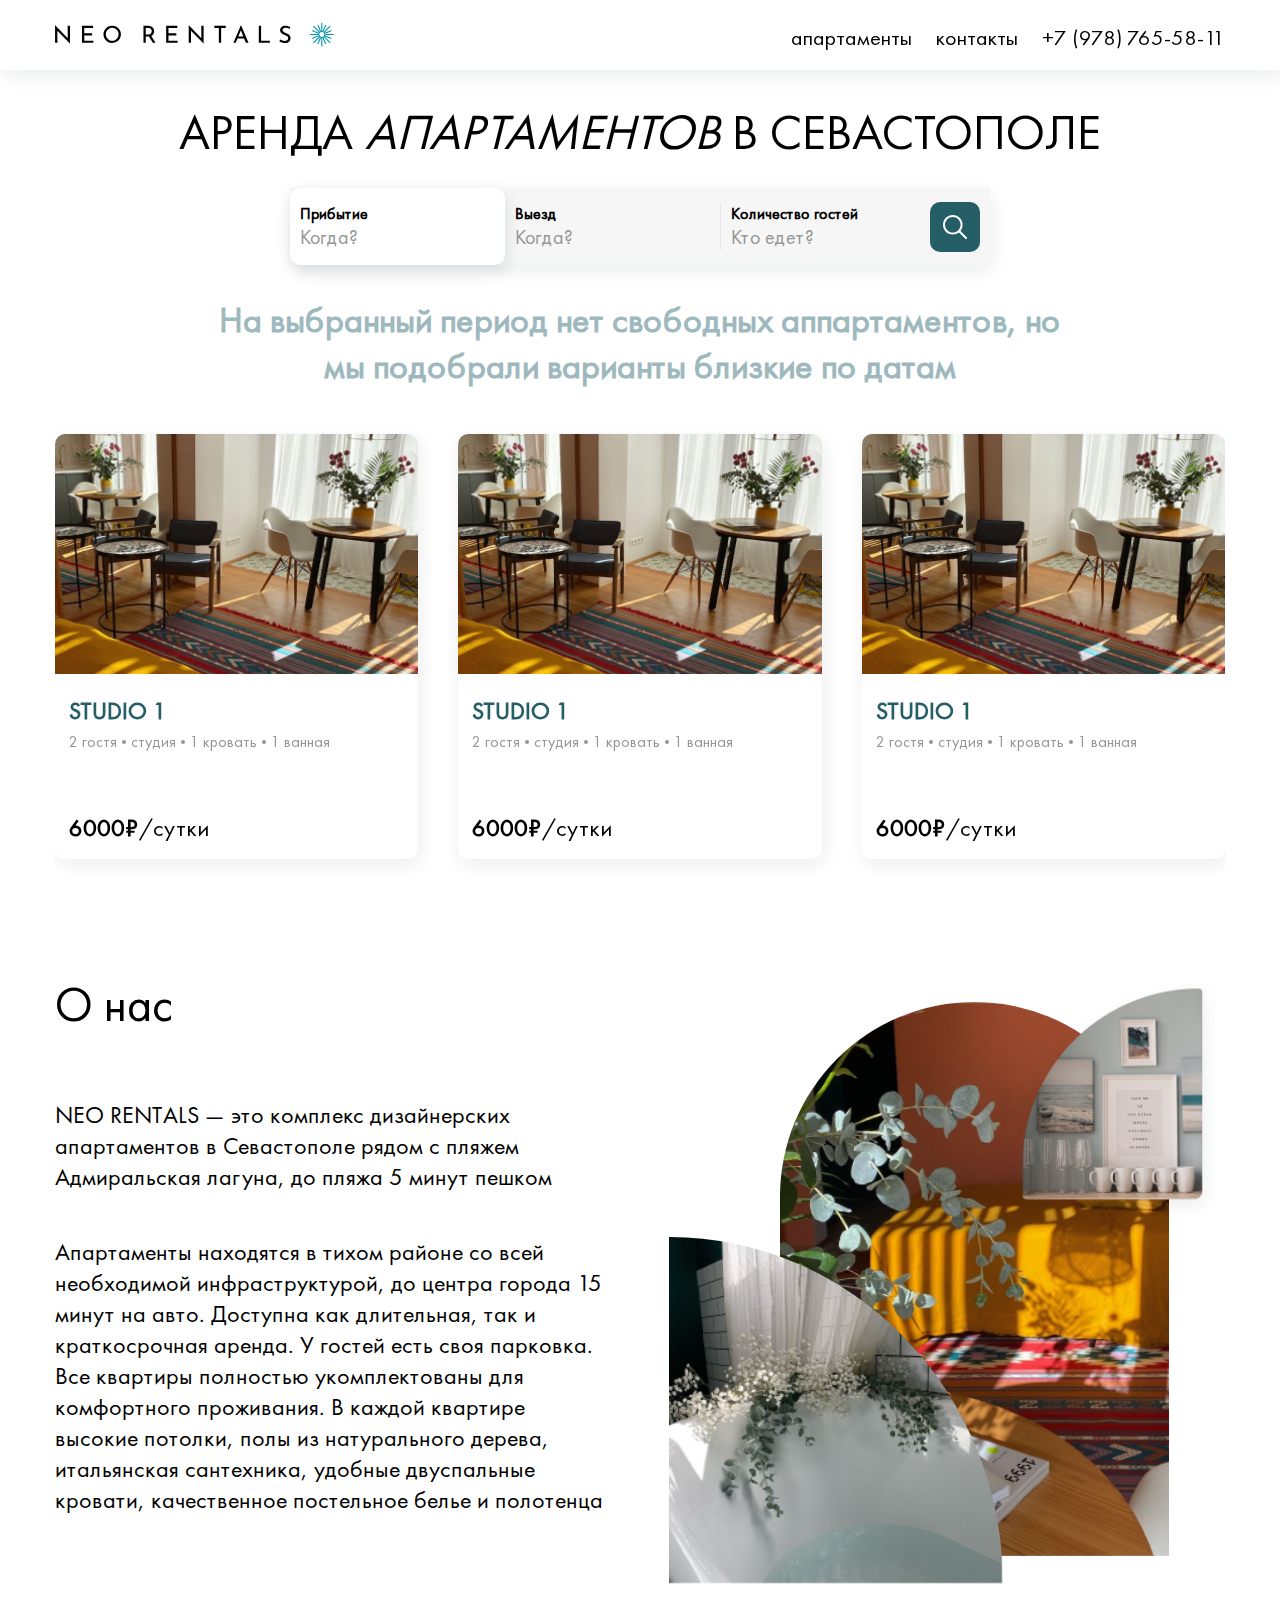
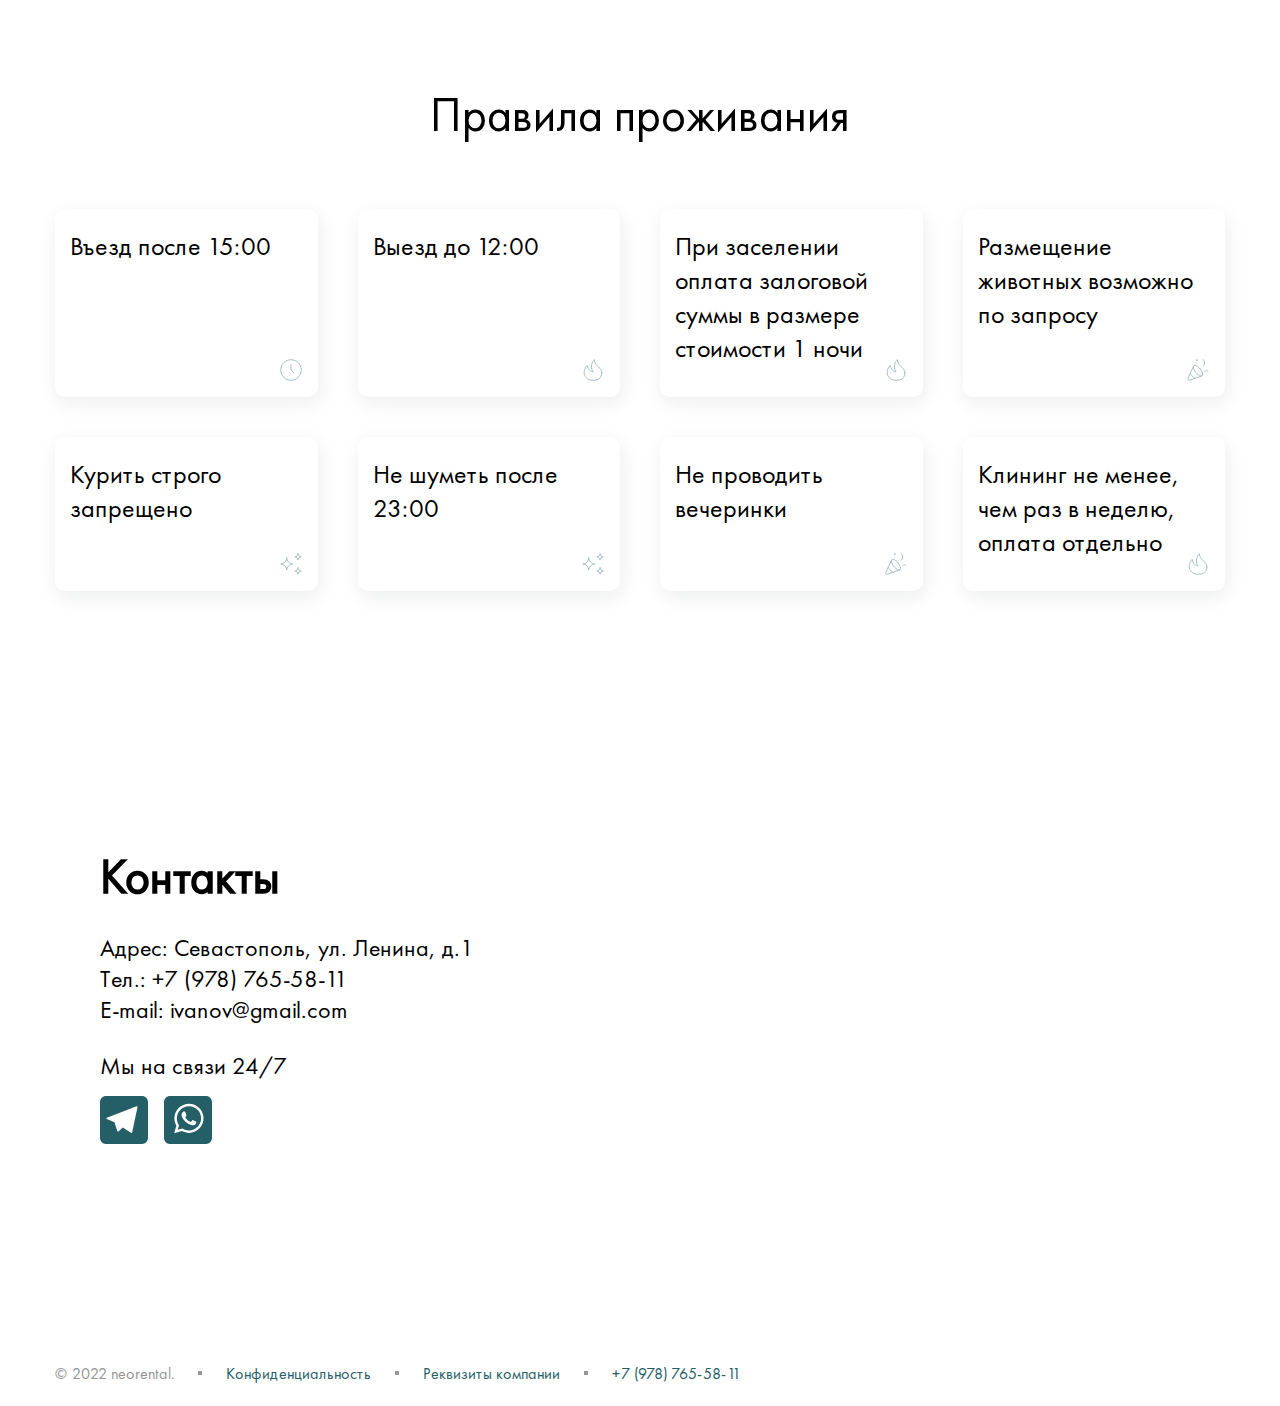
==== commit f229311b: "card7" ====
--- a/index.html
+++ b/index.html
@@ -1061,7 +1061,7 @@
             </div>
         </div>
         <div class="footer__main">
-            <p>lorem</p>
+            <iframe src="https://www.google.com/maps/embed?pb=!1m18!1m12!1m3!1d253363.1652546415!2d33.3446402819176!3d44.61725877655596!2m3!1f0!2f0!3f0!3m2!1i1024!2i768!4f13.1!3m3!1m2!1s0x409525ef659144f5%3A0xbd2da7afff4d34cc!2z0KHQtdCy0LDRgdGC0L7Qv9C-0LvRjA!5e0!3m2!1suk!2sua!4v1656343308301!5m2!1suk!2sua" width="600" height="450" style="border:0;" allowfullscreen="" loading="lazy" referrerpolicy="no-referrer-when-downgrade"></iframe>
             <div class="container large" id="contacts">
                 <div class="contact">
                     <h2 class="contact__title">
--- a/styles.css
+++ b/styles.css
@@ -460,6 +460,7 @@
     z-index: 1;
     top: 0;
     right: 0;
+    transform: none;
     left: 0;
     width: 100vw;
     height: calc(100% + 150px);
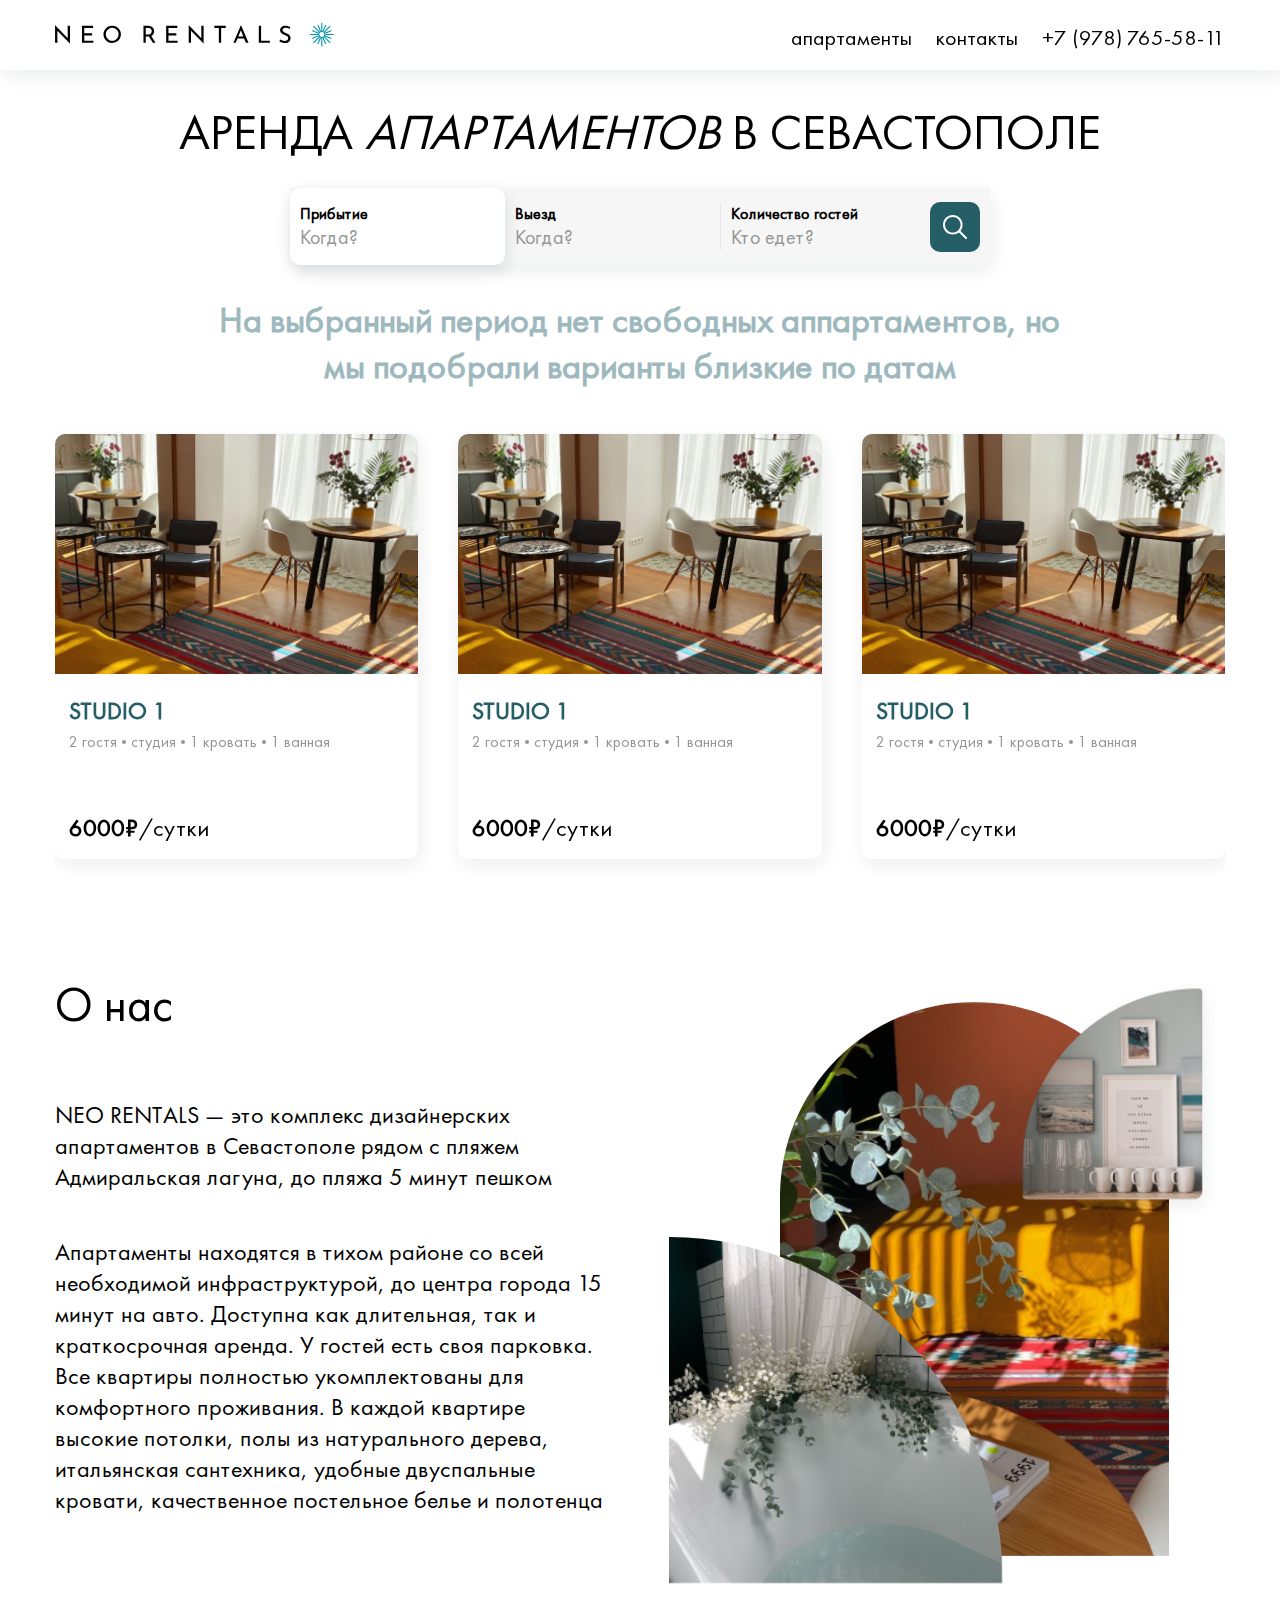
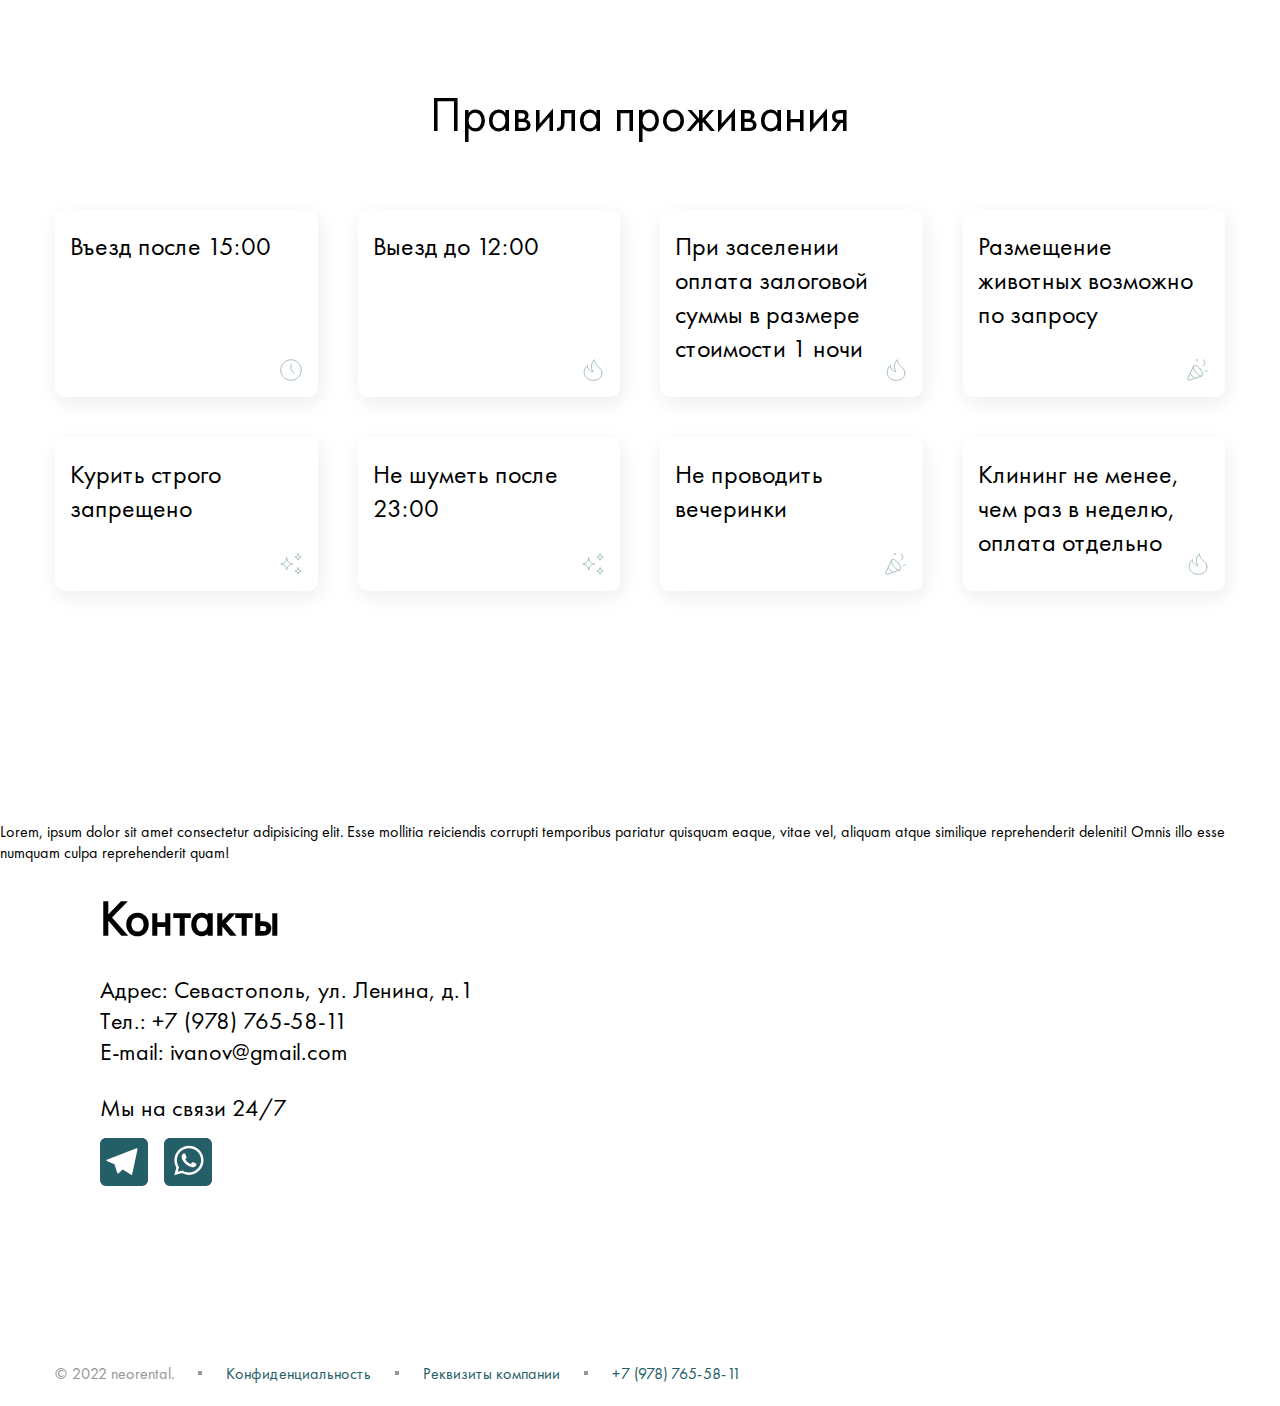
==== commit f7bc0c1e: "card11" ====
--- a/index.html
+++ b/index.html
@@ -1061,7 +1061,7 @@
             </div>
         </div>
         <div class="footer__main">
-            <iframe src="https://www.google.com/maps/embed?pb=!1m18!1m12!1m3!1d253363.1652546415!2d33.3446402819176!3d44.61725877655596!2m3!1f0!2f0!3f0!3m2!1i1024!2i768!4f13.1!3m3!1m2!1s0x409525ef659144f5%3A0xbd2da7afff4d34cc!2z0KHQtdCy0LDRgdGC0L7Qv9C-0LvRjA!5e0!3m2!1suk!2sua!4v1656343308301!5m2!1suk!2sua" width="600" height="450" style="border:0;" allowfullscreen="" loading="lazy" referrerpolicy="no-referrer-when-downgrade"></iframe>
+            <p>Lorem, ipsum dolor sit amet consectetur adipisicing elit. Esse mollitia reiciendis corrupti temporibus pariatur quisquam eaque, vitae vel, aliquam atque similique reprehenderit deleniti! Omnis illo esse numquam culpa reprehenderit quam!</p>
             <div class="container large" id="contacts">
                 <div class="contact">
                     <h2 class="contact__title">
--- a/styles.css
+++ b/styles.css
@@ -462,7 +462,8 @@
     right: 0;
     transform: none;
     left: 0;
-    width: 100vw;
+    display: block;
+    width: 100%;
     height: calc(100% + 150px);
     margin-top: -150px;
 }
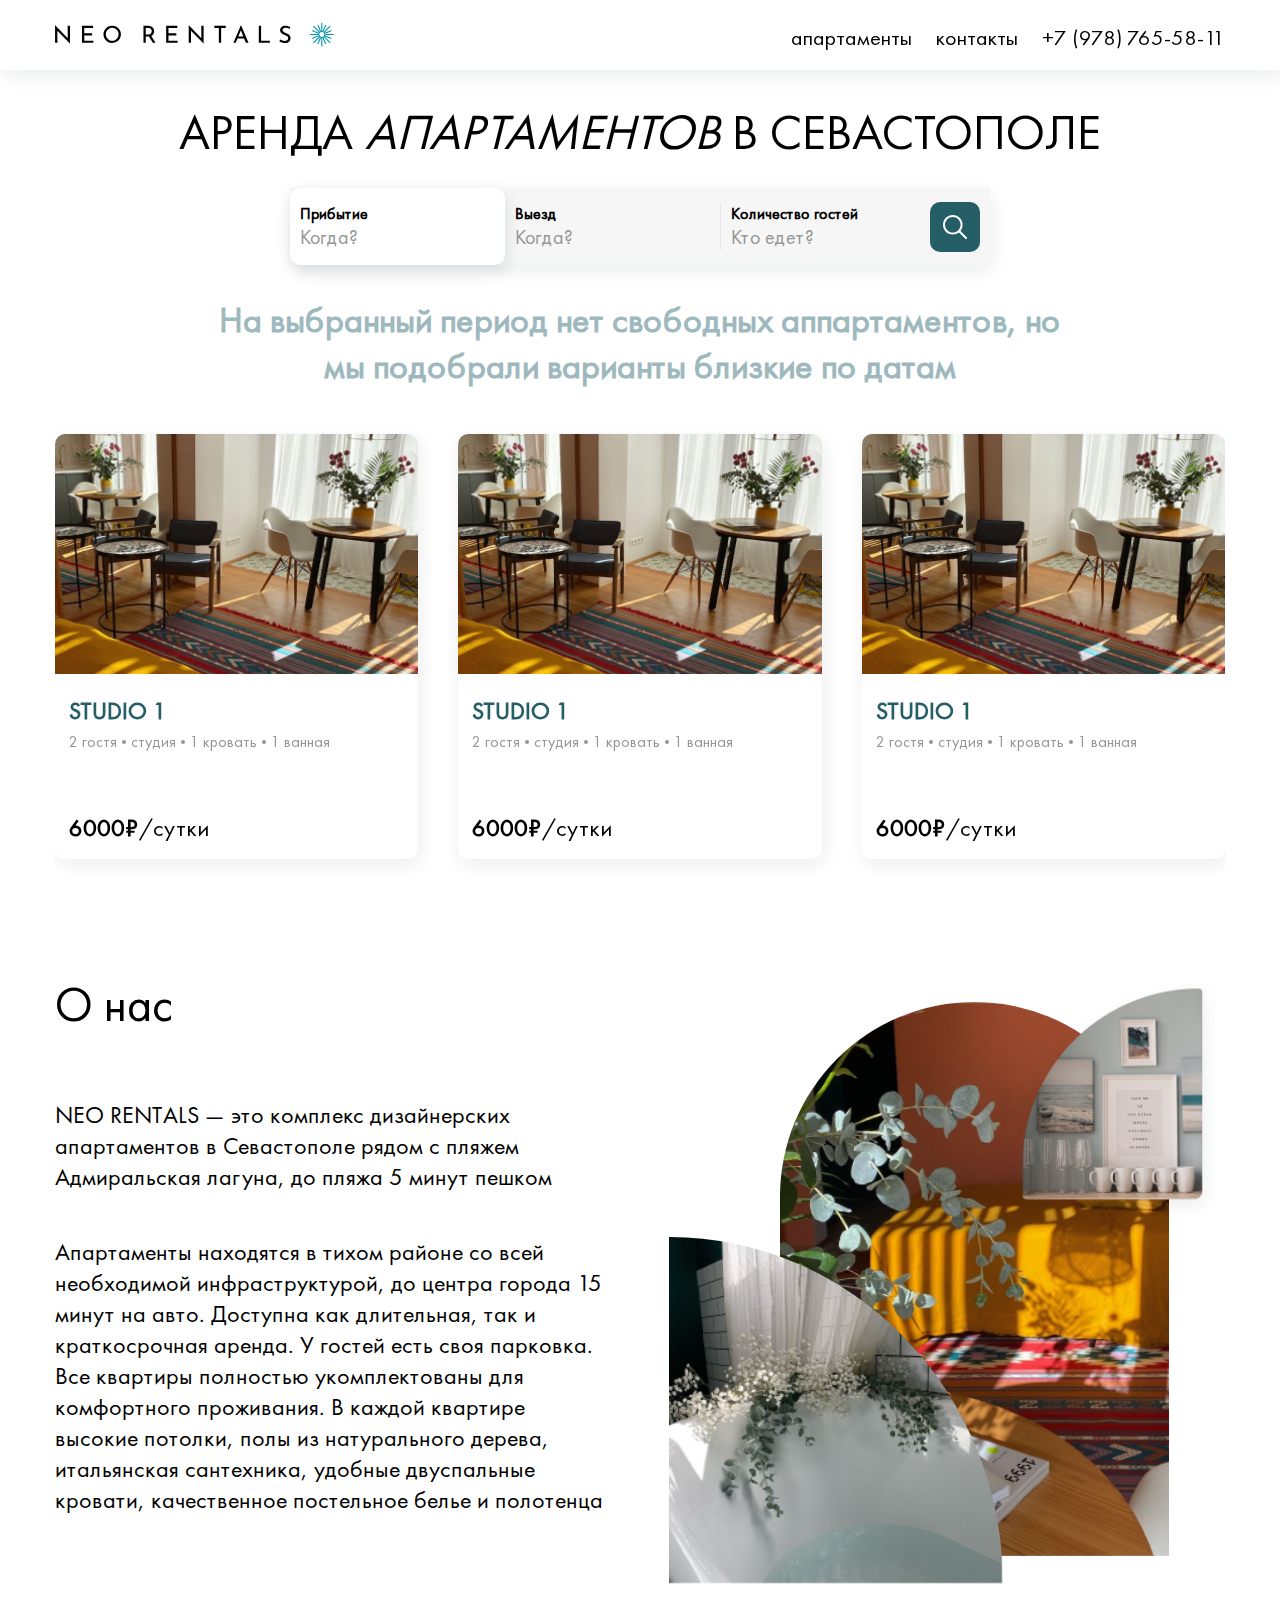
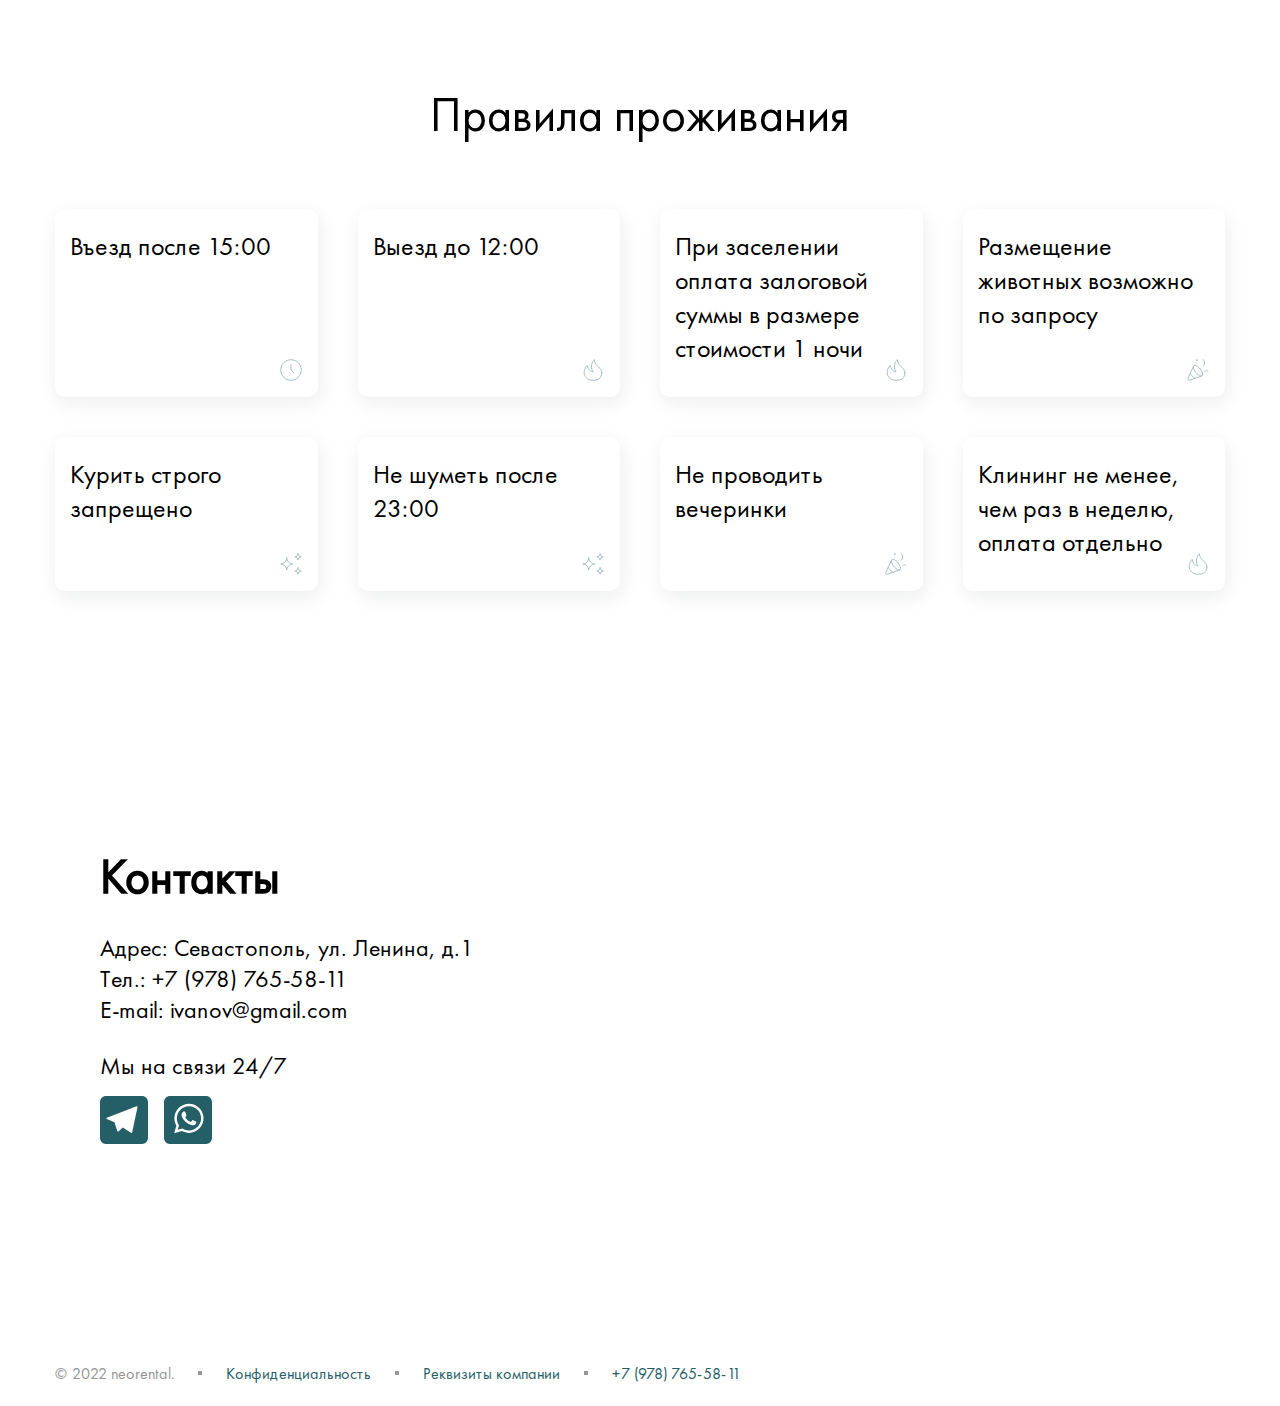
==== commit ff57ff09: "card12" ====
--- a/index.html
+++ b/index.html
@@ -1061,7 +1061,7 @@
             </div>
         </div>
         <div class="footer__main">
-            <p>Lorem, ipsum dolor sit amet consectetur adipisicing elit. Esse mollitia reiciendis corrupti temporibus pariatur quisquam eaque, vitae vel, aliquam atque similique reprehenderit deleniti! Omnis illo esse numquam culpa reprehenderit quam!</p>
+            <iframe src="https://www.google.com/maps/embed?pb=!1m18!1m12!1m3!1d253363.1652546415!2d33.3446402819176!3d44.61725877655596!2m3!1f0!2f0!3f0!3m2!1i1024!2i768!4f13.1!3m3!1m2!1s0x409525ef659144f5%3A0xbd2da7afff4d34cc!2z0KHQtdCy0LDRgdGC0L7Qv9C-0LvRjA!5e0!3m2!1suk!2sua!4v1656343308301!5m2!1suk!2sua" width="100%"></iframe>
             <div class="container large" id="contacts">
                 <div class="contact">
                     <h2 class="contact__title">
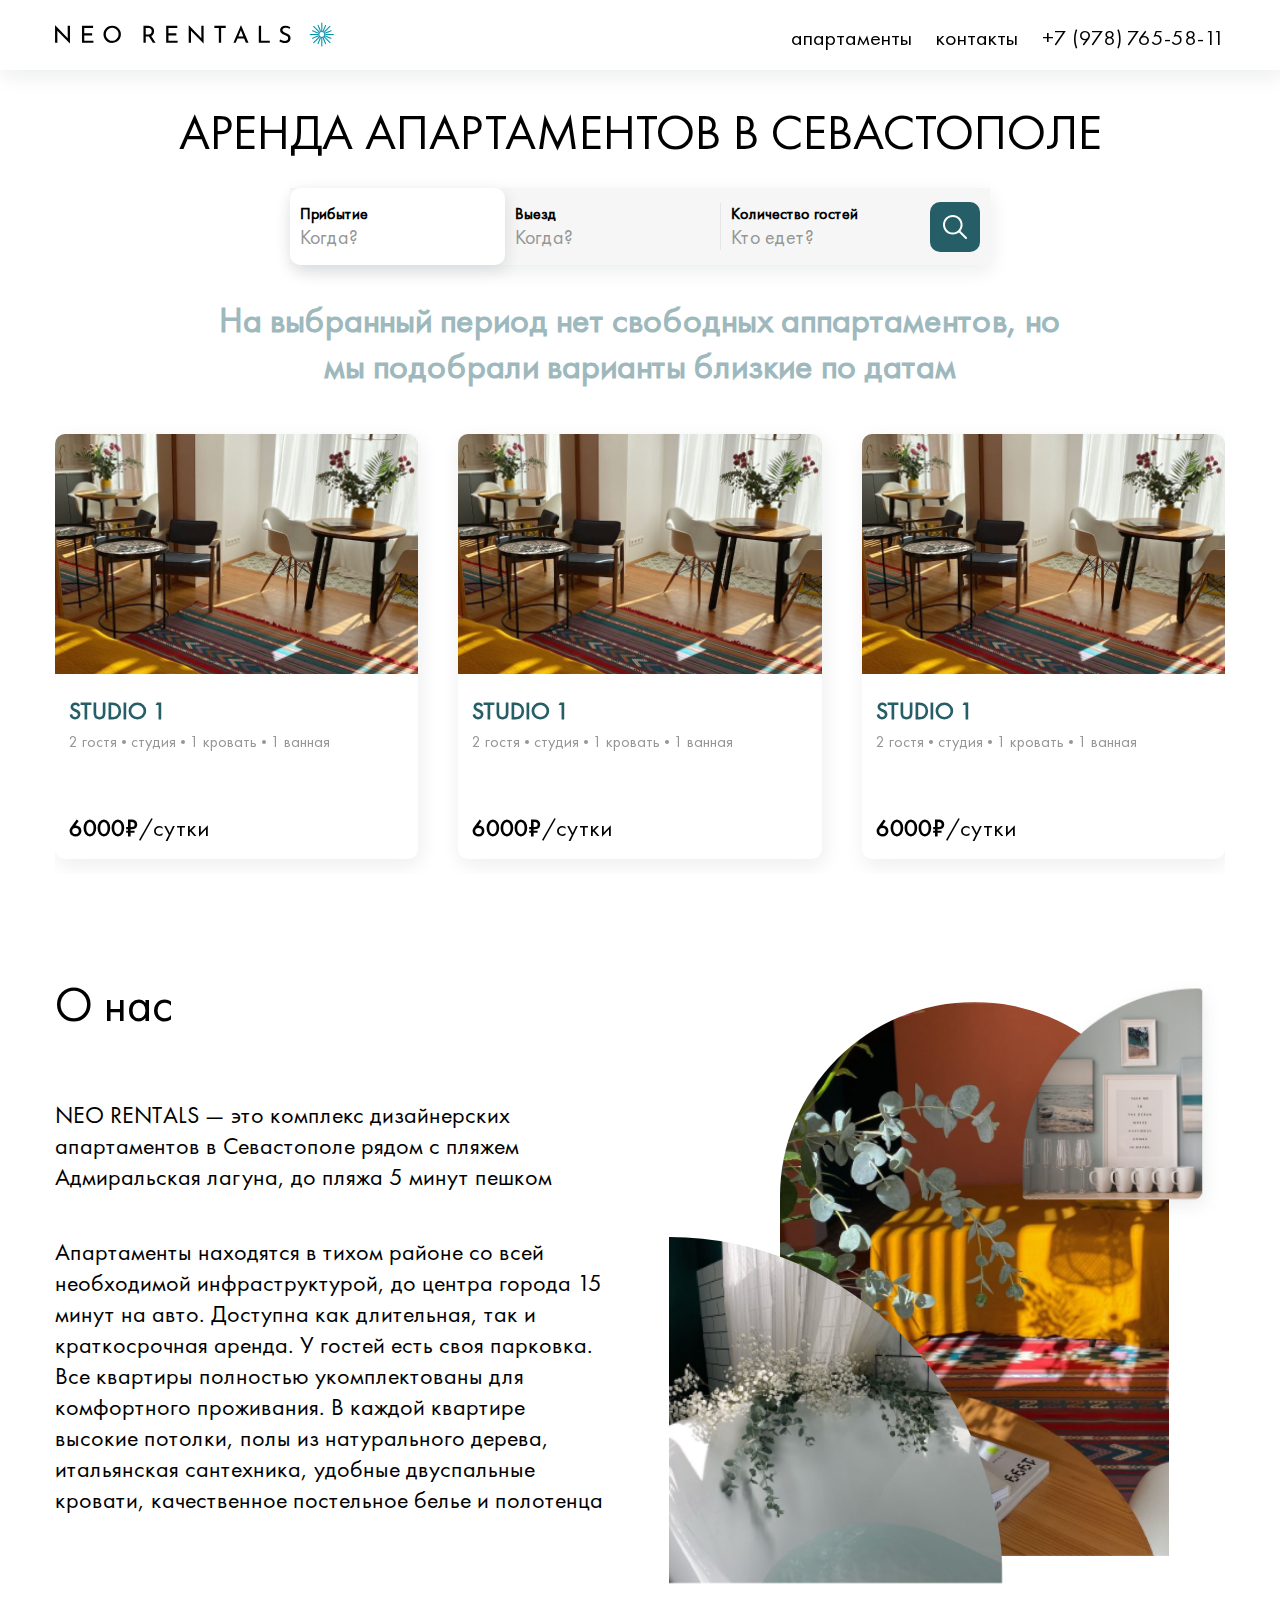
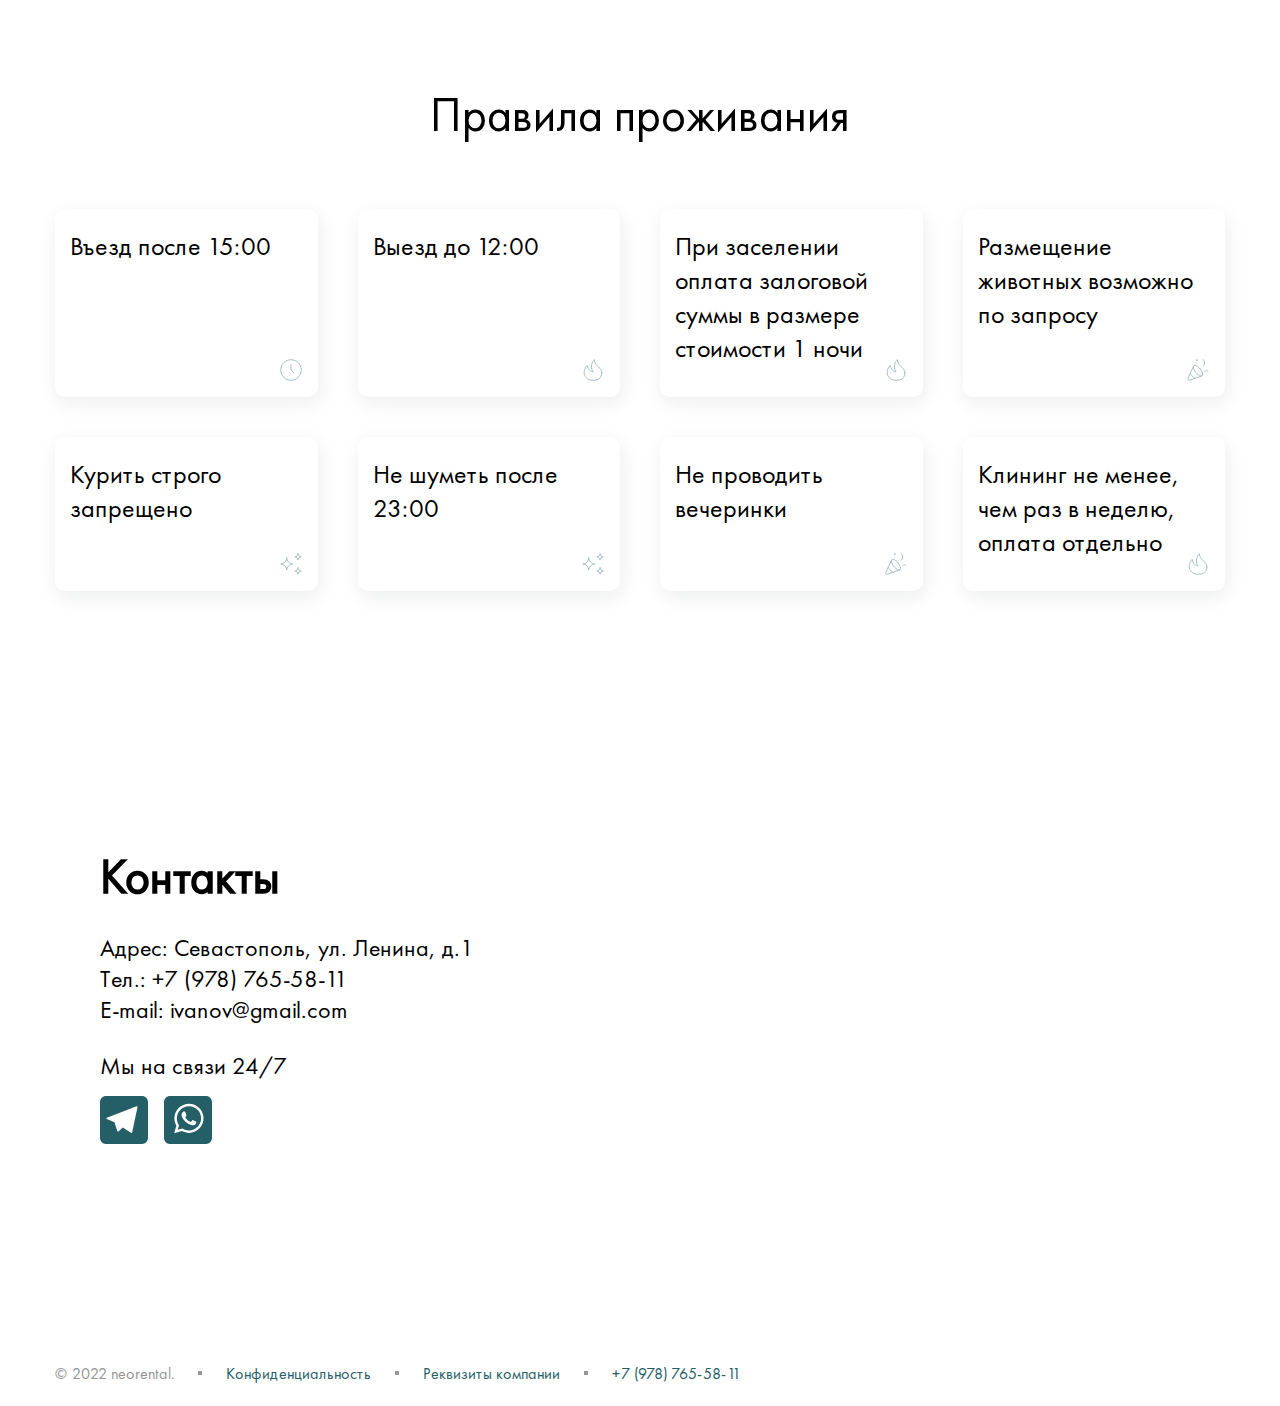
==== commit 89f4b5a0: "change cart" ====
--- a/index.html
+++ b/index.html
@@ -57,8 +57,7 @@
         <section class="search" id="appart">
             <div class="container">
                 <h1 class="search__title">
-                    Аренда <i>Апартаментов</i>
-                     в севастополе
+                    Аренда Апартаментов в севастополе
                 </h1>
                 <form class="search__form">
                     <div class="search__fields">
@@ -1061,7 +1060,9 @@
             </div>
         </div>
         <div class="footer__main">
-            <iframe src="https://www.google.com/maps/embed?pb=!1m18!1m12!1m3!1d253363.1652546415!2d33.3446402819176!3d44.61725877655596!2m3!1f0!2f0!3f0!3m2!1i1024!2i768!4f13.1!3m3!1m2!1s0x409525ef659144f5%3A0xbd2da7afff4d34cc!2z0KHQtdCy0LDRgdGC0L7Qv9C-0LvRjA!5e0!3m2!1suk!2sua!4v1656343308301!5m2!1suk!2sua" width="100%"></iframe>
+            <div class="cart">
+                <script type="text/javascript" charset="utf-8" async src="https://api-maps.yandex.ru/services/constructor/1.0/js/?um=constructor%3A5cc6bec7d83edbee07a1ef610ff2a0c47930d35b7c82fa571cd988fe40474805&amp;width=100%&amp;height=100%&amp;lang=ru_RU&amp;scroll=true"></script>
+            </div>
             <div class="container large" id="contacts">
                 <div class="contact">
                     <h2 class="contact__title">
--- a/styles.css
+++ b/styles.css
@@ -455,17 +455,14 @@
     min-height: calc(30 * var(--size-index));
 }
 
-.footer__main iframe {
+.footer__main .cart {
     position: absolute;
     z-index: 1;
     top: 0;
     right: 0;
     transform: none;
     left: 0;
-    display: block;
-    width: 100%;
-    height: calc(100% + 150px);
-    margin-top: -150px;
+    height: 100%;
 }
 
 .contact {
@@ -775,10 +772,9 @@
     overflow: hidden;
 }
 
-.location__inner iframe {
-    width: 100%;
-    height: calc(20 * var(--size-index) + 150px);
-    margin-top: -150px;
+.location__inner .cart {
+    width: 100%;
+    height: calc(20 * var(--size-index));
 
 }
 
